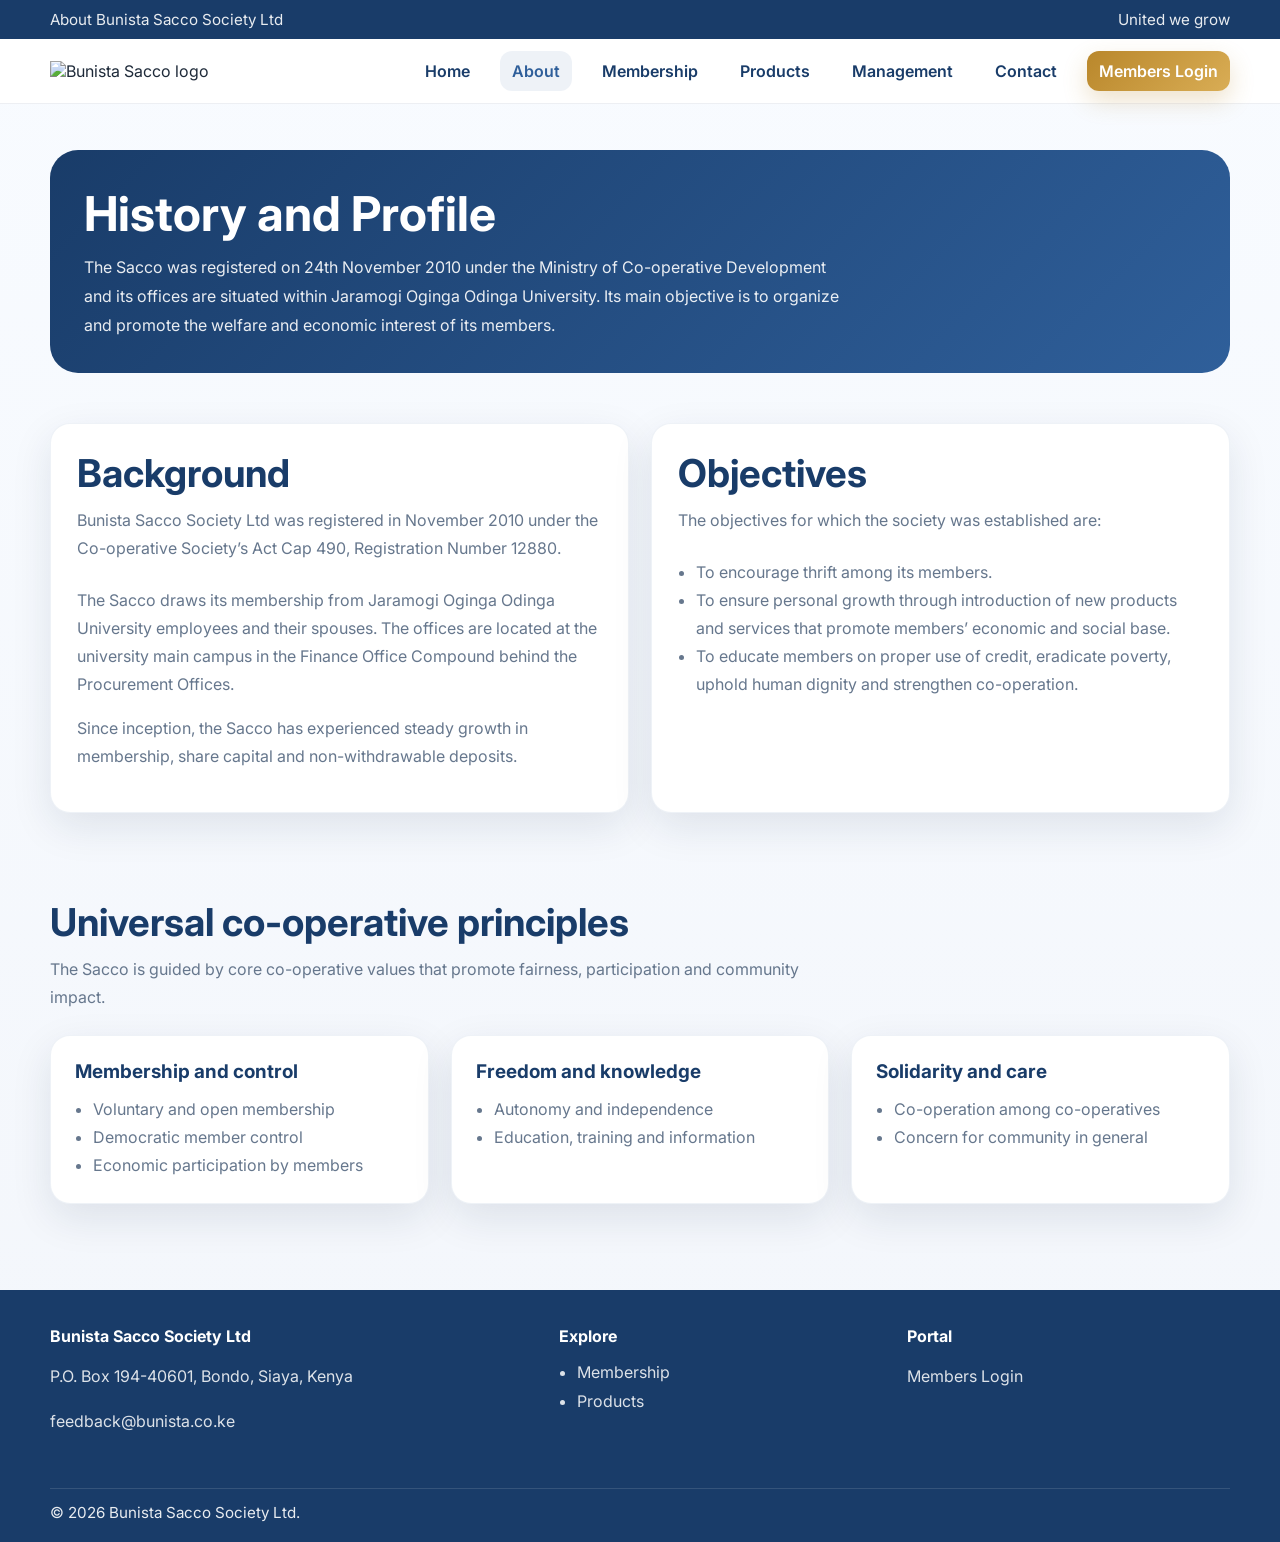
==== about.html @ 61bec4c7 "Add files via upload" ====
<!DOCTYPE html>
<html lang="en">
<head>
  <meta charset="UTF-8" />
  <meta name="viewport" content="width=device-width, initial-scale=1.0" />
  <title>Bunista Sacco Society Ltd | About</title>
  <link rel="preconnect" href="https://fonts.googleapis.com">
  <link rel="preconnect" href="https://fonts.gstatic.com" crossorigin>
  <link href="https://fonts.googleapis.com/css2?family=Inter:wght@400;500;600;700;800&display=swap" rel="stylesheet">
  <link rel="stylesheet" href="styles.css" />
</head>
<body>
  <div class="topbar"><div class="container topbar-inner"><div>About Bunista Sacco Society Ltd</div><div>United we grow</div></div></div>
  <header class="site-header">
    <div class="container navbar">
      <a class="brand" href="index.html"><img src="assets/bunista-logo.png" alt="Bunista Sacco logo" /></a>
      <nav class="nav-links">
        <a href="index.html" data-page="index.html">Home</a>
        <a href="about.html" data-page="about.html">About</a>
        <a href="membership.html" data-page="membership.html">Membership</a>
        <a href="products.html" data-page="products.html">Products</a>
        <a href="management.html" data-page="management.html">Management</a>
        <a href="contact.html" data-page="contact.html">Contact</a>
        <a class="portal-btn" href="https://coopmis.coretec.co.ke:8858/Account/Login/?returnUrl=%2FAccount%2FLogOff%2F%3Fenc%3DBcAKspMyVWY%253D%257Cenc" target="_blank" rel="noopener noreferrer">Members Login</a>
      </nav>
    </div>
  </header>

  <main>
    <section class="page-hero">
      <div class="container hero-strip">
        <h1>History and Profile</h1>
        <p>The Sacco was registered on 24th November 2010 under the Ministry of Co-operative Development and its offices are situated within Jaramogi Oginga Odinga University. Its main objective is to organize and promote the welfare and economic interest of its members.</p>
      </div>
    </section>

    <section class="section">
      <div class="container grid-2">
        <div class="info-panel">
          <div class="section-heading">
            <h2>Background</h2>
            <p>Bunista Sacco Society Ltd was registered in November 2010 under the Co-operative Society’s Act Cap 490, Registration Number 12880.</p>
          </div>
          <p>The Sacco draws its membership from Jaramogi Oginga Odinga University employees and their spouses. The offices are located at the university main campus in the Finance Office Compound behind the Procurement Offices.</p>
          <p>Since inception, the Sacco has experienced steady growth in membership, share capital and non-withdrawable deposits.</p>
        </div>
        <div class="info-panel">
          <div class="section-heading">
            <h2>Objectives</h2>
            <p>The objectives for which the society was established are:</p>
          </div>
          <ul>
            <li>To encourage thrift among its members.</li>
            <li>To ensure personal growth through introduction of new products and services that promote members’ economic and social base.</li>
            <li>To educate members on proper use of credit, eradicate poverty, uphold human dignity and strengthen co-operation.</li>
          </ul>
        </div>
      </div>
    </section>

    <section class="section">
      <div class="container">
        <div class="section-heading">
          <h2>Universal co-operative principles</h2>
          <p>The Sacco is guided by core co-operative values that promote fairness, participation and community impact.</p>
        </div>
        <div class="grid-3">
          <div class="card"><h3>Membership and control</h3><ul><li>Voluntary and open membership</li><li>Democratic member control</li><li>Economic participation by members</li></ul></div>
          <div class="card"><h3>Freedom and knowledge</h3><ul><li>Autonomy and independence</li><li>Education, training and information</li></ul></div>
          <div class="card"><h3>Solidarity and care</h3><ul><li>Co-operation among co-operatives</li><li>Concern for community in general</li></ul></div>
        </div>
      </div>
    </section>
  </main>

  <footer class="footer">
    <div class="container footer-grid">
      <div><h4>Bunista Sacco Society Ltd</h4><p>P.O. Box 194-40601, Bondo, Siaya, Kenya</p><p>feedback@bunista.co.ke</p></div>
      <div><h4>Explore</h4><ul><li><a href="membership.html">Membership</a></li><li><a href="products.html">Products</a></li></ul></div>
      <div><h4>Portal</h4><p><a href="https://coopmis.coretec.co.ke:8858/Account/Login/?returnUrl=%2FAccount%2FLogOff%2F%3Fenc%3DBcAKspMyVWY%253D%257Cenc" target="_blank" rel="noopener noreferrer">Members Login</a></p></div>
    </div>
    <div class="container footer-bottom">© 2026 Bunista Sacco Society Ltd.</div>
  </footer>
  <script src="script.js"></script>
</body>
</html>
---- styles.css ----
:root {
  --primary: #2f5f9a;
  --primary-dark: #193c69;
  --accent: #b9872b;
  --bg: #f7f9fc;
  --text: #1e2a39;
  --muted: #66778d;
  --white: #ffffff;
  --border: #dde5ef;
  --shadow: 0 14px 40px rgba(21, 41, 73, 0.10);
  --radius: 20px;
}

* { box-sizing: border-box; }
html { scroll-behavior: smooth; }
body {
  margin: 0;
  font-family: Inter, Arial, sans-serif;
  background: linear-gradient(180deg, #f8fbff 0%, #f3f6fb 100%);
  color: var(--text);
}

a { color: inherit; text-decoration: none; }
img { max-width: 100%; display: block; }

.container {
  width: min(1180px, calc(100% - 32px));
  margin: 0 auto;
}

.topbar {
  background: var(--primary-dark);
  color: rgba(255,255,255,0.9);
  font-size: 0.95rem;
}
.topbar-inner {
  display: flex;
  gap: 18px;
  justify-content: space-between;
  align-items: center;
  padding: 10px 0;
  flex-wrap: wrap;
}

.site-header {
  position: sticky;
  top: 0;
  z-index: 40;
  background: rgba(255,255,255,0.95);
  backdrop-filter: blur(10px);
  border-bottom: 1px solid rgba(25,60,105,0.08);
}
.navbar {
  display: flex;
  align-items: center;
  justify-content: space-between;
  gap: 20px;
  padding: 12px 0;
}
.brand {
  display: flex;
  align-items: center;
  gap: 16px;
}
.brand img {
  width: 260px;
  max-width: min(52vw, 320px);
  height: auto;
}
.brand-text {
  display: none;
}

.nav-links {
  display: flex;
  gap: 18px;
  flex-wrap: wrap;
  align-items: center;
  justify-content: flex-end;
}
.nav-links a {
  font-weight: 600;
  color: var(--primary-dark);
  padding: 10px 12px;
  border-radius: 12px;
}
.nav-links a:hover,
.nav-links a.active {
  background: rgba(47,95,154,0.08);
  color: var(--primary);
}
.nav-links .portal-btn,
.hero-actions .portal-btn,
.cta-card .portal-btn {
  background: linear-gradient(135deg, var(--accent), #d9ad55);
  color: #fff;
  box-shadow: 0 10px 24px rgba(185,135,43,0.24);
}
.nav-links .portal-btn:hover,
.hero-actions .portal-btn:hover,
.cta-card .portal-btn:hover {
  background: linear-gradient(135deg, #b07d24, #cfa040);
}

.hero {
  padding: 64px 0 44px;
}
.hero-grid {
  display: grid;
  grid-template-columns: 1.2fr 0.8fr;
  gap: 28px;
  align-items: center;
}
.hero-copy h1 {
  font-size: clamp(2rem, 4vw, 4rem);
  line-height: 1.04;
  color: var(--primary-dark);
  margin: 0 0 16px;
}
.hero-copy p {
  color: var(--muted);
  font-size: 1.08rem;
  line-height: 1.75;
  margin: 0 0 24px;
}
.eyebrow {
  display: inline-block;
  background: rgba(47,95,154,0.08);
  color: var(--primary);
  font-weight: 700;
  padding: 10px 14px;
  border-radius: 999px;
  margin-bottom: 18px;
}
.hero-actions {
  display: flex;
  flex-wrap: wrap;
  gap: 14px;
}
.btn {
  display: inline-flex;
  align-items: center;
  justify-content: center;
  padding: 14px 22px;
  border-radius: 14px;
  font-weight: 700;
  border: 1px solid transparent;
}
.btn-primary {
  background: var(--primary);
  color: white;
}
.btn-secondary {
  border-color: rgba(47,95,154,0.16);
  color: var(--primary-dark);
  background: white;
}

.hero-card,
.card,
.info-panel,
.notice-list,
.table-wrap,
.cta-card,
.contact-card {
  background: var(--white);
  border-radius: var(--radius);
  box-shadow: var(--shadow);
  border: 1px solid rgba(47,95,154,0.08);
}
.hero-card {
  padding: 26px;
}
.stats-grid {
  display: grid;
  grid-template-columns: repeat(2, 1fr);
  gap: 16px;
}
.stat-box {
  padding: 18px;
  border-radius: 18px;
  background: linear-gradient(180deg, rgba(47,95,154,0.08) 0%, rgba(255,255,255,1) 100%);
  border: 1px solid var(--border);
}
.stat-box strong {
  display: block;
  font-size: 1.3rem;
  color: var(--primary-dark);
  margin-bottom: 6px;
}
.stat-box span {
  color: var(--muted);
  font-size: 0.95rem;
}

.section {
  padding: 26px 0 60px;
}
.section-heading {
  max-width: 800px;
  margin-bottom: 24px;
}
.section-heading h2 {
  margin: 0 0 10px;
  font-size: clamp(1.7rem, 3vw, 2.5rem);
  color: var(--primary-dark);
}
.section-heading p {
  margin: 0;
  color: var(--muted);
  line-height: 1.75;
}
.grid-3 {
  display: grid;
  grid-template-columns: repeat(3, 1fr);
  gap: 22px;
}
.grid-2 {
  display: grid;
  grid-template-columns: repeat(2, 1fr);
  gap: 22px;
}
.card {
  padding: 24px;
}
.card h3 {
  margin: 0 0 10px;
  color: var(--primary-dark);
  font-size: 1.18rem;
}
.card p, .card li, .info-panel p, .info-panel li, .contact-card p, .contact-card li {
  color: var(--muted);
  line-height: 1.75;
}
.card ul, .info-panel ul, .contact-card ul {
  padding-left: 18px;
  margin: 12px 0 0;
}

.notice-list {
  padding: 24px;
}
.notice-list ul {
  margin: 0;
  padding-left: 18px;
}
.notice-list li {
  margin: 10px 0;
  color: var(--muted);
}

.info-panel {
  padding: 26px;
}
.highlight {
  color: var(--accent);
  font-weight: 700;
}

.table-wrap {
  overflow-x: auto;
}
.table-wrap table {
  width: 100%;
  border-collapse: collapse;
}
.table-wrap th,
.table-wrap td {
  padding: 16px;
  border-bottom: 1px solid var(--border);
  vertical-align: top;
  text-align: left;
}
.table-wrap th {
  background: rgba(47,95,154,0.06);
  color: var(--primary-dark);
}
.table-wrap td {
  color: var(--muted);
}

.page-hero {
  padding: 46px 0 24px;
}
.page-hero .hero-strip {
  background: linear-gradient(135deg, var(--primary-dark), var(--primary));
  padding: 34px;
  border-radius: 28px;
  color: white;
}
.page-hero h1 {
  margin: 0 0 10px;
  font-size: clamp(1.9rem, 4vw, 3rem);
}
.page-hero p {
  margin: 0;
  max-width: 760px;
  line-height: 1.8;
  color: rgba(255,255,255,0.9);
}

.contact-grid {
  display: grid;
  grid-template-columns: 1.05fr 0.95fr;
  gap: 22px;
}
.contact-card {
  padding: 24px;
}
.contact-card h3 {
  margin-top: 0;
  color: var(--primary-dark);
}
.map-link {
  color: var(--primary);
  font-weight: 700;
}

.footer {
  background: var(--primary-dark);
  color: rgba(255,255,255,0.9);
  margin-top: 26px;
}
.footer-grid {
  display: grid;
  grid-template-columns: 1.2fr 0.8fr 0.8fr;
  gap: 24px;
  padding: 36px 0;
}
.footer h4 {
  margin: 0 0 12px;
  color: white;
}
.footer p, .footer li, .footer a {
  color: rgba(255,255,255,0.85);
  line-height: 1.8;
}
.footer ul {
  padding-left: 18px;
  margin: 0;
}
.footer-bottom {
  border-top: 1px solid rgba(255,255,255,0.12);
  padding: 14px 0 20px;
  font-size: 0.95rem;
}

@media (max-width: 980px) {
  .hero-grid,
  .grid-3,
  .grid-2,
  .contact-grid,
  .footer-grid {
    grid-template-columns: 1fr;
  }
  .navbar {
    flex-direction: column;
    align-items: flex-start;
  }
  .nav-links {
    justify-content: flex-start;
  }
}

@media (max-width: 640px) {
  .stats-grid {
    grid-template-columns: 1fr;
  }
  .brand img {
    width: 220px;
  }
  .hero,
  .section,
  .page-hero {
    padding-top: 28px;
  }
}
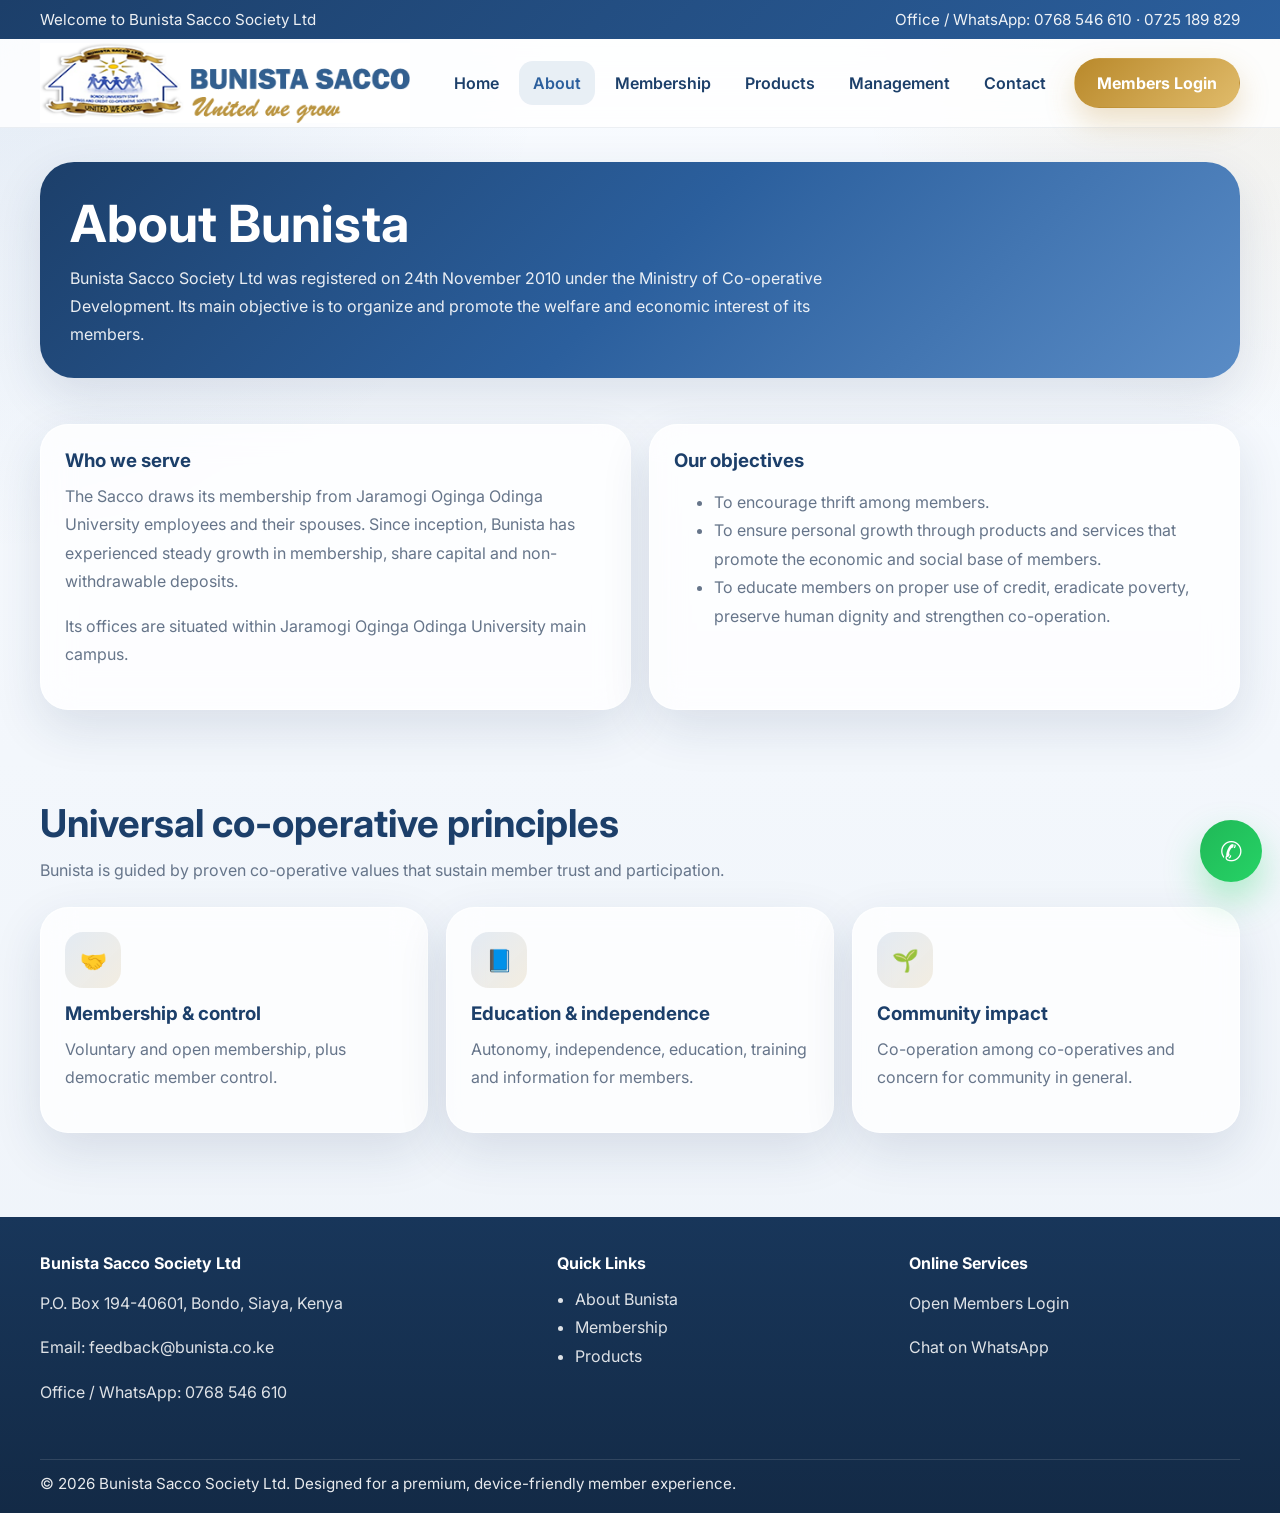
==== commit 257f4731: "Add files via upload" ====
--- a/about.html
+++ b/about.html
@@ -4,83 +4,80 @@
   <meta charset="UTF-8" />
   <meta name="viewport" content="width=device-width, initial-scale=1.0" />
   <title>Bunista Sacco Society Ltd | About</title>
+  <meta name="description" content="Bunista Sacco Society Ltd official website" />
   <link rel="preconnect" href="https://fonts.googleapis.com">
   <link rel="preconnect" href="https://fonts.gstatic.com" crossorigin>
-  <link href="https://fonts.googleapis.com/css2?family=Inter:wght@400;500;600;700;800&display=swap" rel="stylesheet">
+  <link href="https://fonts.googleapis.com/css2?family=Inter:wght@400;500;600;700;800;900&display=swap" rel="stylesheet">
   <link rel="stylesheet" href="styles.css" />
 </head>
 <body>
-  <div class="topbar"><div class="container topbar-inner"><div>About Bunista Sacco Society Ltd</div><div>United we grow</div></div></div>
+  <div class="topbar">
+    <div class="container topbar-inner">
+      <div class="topbar-pill">Welcome to Bunista Sacco Society Ltd</div>
+      <div class="topbar-pill">Office / WhatsApp: 0768 546 610 · 0725 189 829</div>
+    </div>
+  </div>
   <header class="site-header">
     <div class="container navbar">
-      <a class="brand" href="index.html"><img src="assets/bunista-logo.png" alt="Bunista Sacco logo" /></a>
-      <nav class="nav-links">
-        <a href="index.html" data-page="index.html">Home</a>
-        <a href="about.html" data-page="about.html">About</a>
-        <a href="membership.html" data-page="membership.html">Membership</a>
-        <a href="products.html" data-page="products.html">Products</a>
-        <a href="management.html" data-page="management.html">Management</a>
-        <a href="contact.html" data-page="contact.html">Contact</a>
+      <a class="brand" href="index.html" aria-label="Bunista Sacco Home">
+        <img src="assets/bunista-logo.png" alt="Bunista Sacco logo" />
+      </a>
+      <button class="menu-toggle" aria-label="Open menu"><span></span></button>
+      <div class="nav-wrap">
+        <nav class="nav-links">
+          <a href="index.html" data-page="index.html">Home</a>
+          <a href="about.html" data-page="about.html">About</a>
+          <a href="membership.html" data-page="membership.html">Membership</a>
+          <a href="products.html" data-page="products.html">Products</a>
+          <a href="management.html" data-page="management.html">Management</a>
+          <a href="contact.html" data-page="contact.html">Contact</a>
+        </nav>
         <a class="portal-btn" href="https://coopmis.coretec.co.ke:8858/Account/Login/?returnUrl=%2FAccount%2FLogOff%2F%3Fenc%3DBcAKspMyVWY%253D%257Cenc" target="_blank" rel="noopener noreferrer">Members Login</a>
-      </nav>
+      </div>
     </div>
   </header>
 
   <main>
-    <section class="page-hero">
-      <div class="container hero-strip">
-        <h1>History and Profile</h1>
-        <p>The Sacco was registered on 24th November 2010 under the Ministry of Co-operative Development and its offices are situated within Jaramogi Oginga Odinga University. Its main objective is to organize and promote the welfare and economic interest of its members.</p>
+    <section class="page-hero"><div class="container"><div class="hero-strip reveal"><h1>About Bunista</h1><p>Bunista Sacco Society Ltd was registered on 24th November 2010 under the Ministry of Co-operative Development. Its main objective is to organize and promote the welfare and economic interest of its members.</p></div></div></section>
+    <section class="section"><div class="container grid-2">
+      <div class="card reveal"><h3>Who we serve</h3><p>The Sacco draws its membership from Jaramogi Oginga Odinga University employees and their spouses. Since inception, Bunista has experienced steady growth in membership, share capital and non-withdrawable deposits.</p><p>Its offices are situated within Jaramogi Oginga Odinga University main campus.</p></div>
+      <div class="card reveal"><h3>Our objectives</h3><ul><li>To encourage thrift among members.</li><li>To ensure personal growth through products and services that promote the economic and social base of members.</li><li>To educate members on proper use of credit, eradicate poverty, preserve human dignity and strengthen co-operation.</li></ul></div>
+    </div></section>
+    <section class="section"><div class="container">
+      <div class="section-heading reveal"><h2>Universal co-operative principles</h2><p>Bunista is guided by proven co-operative values that sustain member trust and participation.</p></div>
+      <div class="grid-3">
+        <div class="feature-card reveal"><div class="feature-icon">🤝</div><h3>Membership & control</h3><p>Voluntary and open membership, plus democratic member control.</p></div>
+        <div class="feature-card reveal"><div class="feature-icon">📘</div><h3>Education & independence</h3><p>Autonomy, independence, education, training and information for members.</p></div>
+        <div class="feature-card reveal"><div class="feature-icon">🌱</div><h3>Community impact</h3><p>Co-operation among co-operatives and concern for community in general.</p></div>
       </div>
-    </section>
-
-    <section class="section">
-      <div class="container grid-2">
-        <div class="info-panel">
-          <div class="section-heading">
-            <h2>Background</h2>
-            <p>Bunista Sacco Society Ltd was registered in November 2010 under the Co-operative Society’s Act Cap 490, Registration Number 12880.</p>
-          </div>
-          <p>The Sacco draws its membership from Jaramogi Oginga Odinga University employees and their spouses. The offices are located at the university main campus in the Finance Office Compound behind the Procurement Offices.</p>
-          <p>Since inception, the Sacco has experienced steady growth in membership, share capital and non-withdrawable deposits.</p>
-        </div>
-        <div class="info-panel">
-          <div class="section-heading">
-            <h2>Objectives</h2>
-            <p>The objectives for which the society was established are:</p>
-          </div>
-          <ul>
-            <li>To encourage thrift among its members.</li>
-            <li>To ensure personal growth through introduction of new products and services that promote members’ economic and social base.</li>
-            <li>To educate members on proper use of credit, eradicate poverty, uphold human dignity and strengthen co-operation.</li>
-          </ul>
-        </div>
-      </div>
-    </section>
-
-    <section class="section">
-      <div class="container">
-        <div class="section-heading">
-          <h2>Universal co-operative principles</h2>
-          <p>The Sacco is guided by core co-operative values that promote fairness, participation and community impact.</p>
-        </div>
-        <div class="grid-3">
-          <div class="card"><h3>Membership and control</h3><ul><li>Voluntary and open membership</li><li>Democratic member control</li><li>Economic participation by members</li></ul></div>
-          <div class="card"><h3>Freedom and knowledge</h3><ul><li>Autonomy and independence</li><li>Education, training and information</li></ul></div>
-          <div class="card"><h3>Solidarity and care</h3><ul><li>Co-operation among co-operatives</li><li>Concern for community in general</li></ul></div>
-        </div>
-      </div>
-    </section>
+    </div></section>
   </main>
 
   <footer class="footer">
     <div class="container footer-grid">
-      <div><h4>Bunista Sacco Society Ltd</h4><p>P.O. Box 194-40601, Bondo, Siaya, Kenya</p><p>feedback@bunista.co.ke</p></div>
-      <div><h4>Explore</h4><ul><li><a href="membership.html">Membership</a></li><li><a href="products.html">Products</a></li></ul></div>
-      <div><h4>Portal</h4><p><a href="https://coopmis.coretec.co.ke:8858/Account/Login/?returnUrl=%2FAccount%2FLogOff%2F%3Fenc%3DBcAKspMyVWY%253D%257Cenc" target="_blank" rel="noopener noreferrer">Members Login</a></p></div>
+      <div>
+        <h4>Bunista Sacco Society Ltd</h4>
+        <p>P.O. Box 194-40601, Bondo, Siaya, Kenya</p>
+        <p>Email: feedback@bunista.co.ke</p>
+        <p>Office / WhatsApp: 0768 546 610</p>
+      </div>
+      <div>
+        <h4>Quick Links</h4>
+        <ul>
+          <li><a href="about.html">About Bunista</a></li>
+          <li><a href="membership.html">Membership</a></li>
+          <li><a href="products.html">Products</a></li>
+        </ul>
+      </div>
+      <div>
+        <h4>Online Services</h4>
+        <p><a href="https://coopmis.coretec.co.ke:8858/Account/Login/?returnUrl=%2FAccount%2FLogOff%2F%3Fenc%3DBcAKspMyVWY%253D%257Cenc" target="_blank" rel="noopener noreferrer">Open Members Login</a></p>
+        <p><a href="https://wa.me/254768546610" target="_blank" rel="noopener noreferrer">Chat on WhatsApp</a></p>
+      </div>
     </div>
-    <div class="container footer-bottom">© 2026 Bunista Sacco Society Ltd.</div>
+    <div class="container footer-bottom">© 2026 Bunista Sacco Society Ltd. Designed for a premium, device-friendly member experience.</div>
   </footer>
+  <a class="float-whatsapp" href="https://wa.me/254768546610" target="_blank" rel="noopener noreferrer" aria-label="Chat with Bunista on WhatsApp">✆</a>
   <script src="script.js"></script>
 </body>
-</html>
+</html>
--- a/styles.css
+++ b/styles.css
@@ -1,377 +1,204 @@
 :root {
-  --primary: #2f5f9a;
-  --primary-dark: #193c69;
-  --accent: #b9872b;
-  --bg: #f7f9fc;
-  --text: #1e2a39;
-  --muted: #66778d;
-  --white: #ffffff;
-  --border: #dde5ef;
-  --shadow: 0 14px 40px rgba(21, 41, 73, 0.10);
-  --radius: 20px;
-}
-
+  --primary: #2b5f9d;
+  --primary-2: #1c3f6a;
+  --accent: #b9892b;
+  --accent-2: #e0bb6a;
+  --bg: #f5f8fc;
+  --surface: rgba(255,255,255,0.78);
+  --surface-strong: #ffffff;
+  --text: #182638;
+  --muted: #66758a;
+  --line: rgba(28,63,106,0.12);
+  --success: #1f9d68;
+  --shadow: 0 18px 50px rgba(27, 50, 88, 0.12);
+  --shadow-soft: 0 10px 30px rgba(27, 50, 88, 0.08);
+  --radius-xl: 28px;
+  --radius-lg: 22px;
+  --radius-md: 16px;
+  --container: min(1200px, calc(100% - 28px));
+}
 * { box-sizing: border-box; }
 html { scroll-behavior: smooth; }
 body {
   margin: 0;
-  font-family: Inter, Arial, sans-serif;
-  background: linear-gradient(180deg, #f8fbff 0%, #f3f6fb 100%);
+  font-family: 'Inter', Arial, sans-serif;
   color: var(--text);
-}
-
-a { color: inherit; text-decoration: none; }
-img { max-width: 100%; display: block; }
-
-.container {
-  width: min(1180px, calc(100% - 32px));
-  margin: 0 auto;
-}
-
+  background:
+    radial-gradient(circle at top left, rgba(43,95,157,0.10), transparent 28%),
+    radial-gradient(circle at top right, rgba(185,137,43,0.10), transparent 22%),
+    linear-gradient(180deg, #f8fbff 0%, #eef3f9 100%);
+}
+a { text-decoration: none; color: inherit; }
+img { display: block; max-width: 100%; }
+.container { width: var(--container); margin: 0 auto; }
 .topbar {
-  background: var(--primary-dark);
-  color: rgba(255,255,255,0.9);
+  background: linear-gradient(135deg, var(--primary-2), var(--primary));
+  color: rgba(255,255,255,0.92);
   font-size: 0.95rem;
 }
 .topbar-inner {
-  display: flex;
-  gap: 18px;
-  justify-content: space-between;
-  align-items: center;
+  display: flex; gap: 12px; align-items: center; justify-content: space-between; flex-wrap: wrap;
   padding: 10px 0;
-  flex-wrap: wrap;
-}
-
+}
+.topbar-pill { display: inline-flex; align-items: center; gap: 8px; }
 .site-header {
-  position: sticky;
-  top: 0;
-  z-index: 40;
-  background: rgba(255,255,255,0.95);
-  backdrop-filter: blur(10px);
-  border-bottom: 1px solid rgba(25,60,105,0.08);
+  position: sticky; top: 0; z-index: 80;
+  background: rgba(255,255,255,0.82);
+  backdrop-filter: blur(16px);
+  border-bottom: 1px solid rgba(28,63,106,0.08);
 }
 .navbar {
-  display: flex;
-  align-items: center;
-  justify-content: space-between;
-  gap: 20px;
-  padding: 12px 0;
-}
-.brand {
-  display: flex;
-  align-items: center;
-  gap: 16px;
-}
-.brand img {
-  width: 260px;
-  max-width: min(52vw, 320px);
-  height: auto;
-}
-.brand-text {
-  display: none;
-}
-
-.nav-links {
-  display: flex;
-  gap: 18px;
-  flex-wrap: wrap;
-  align-items: center;
-  justify-content: flex-end;
-}
+  min-height: 88px; display: flex; align-items: center; justify-content: space-between; gap: 20px;
+}
+.brand img { width: min(370px, 72vw); height: auto; }
+.menu-toggle {
+  display: none; width: 48px; height: 48px; border: 1px solid var(--line); border-radius: 14px;
+  background: rgba(255,255,255,0.9); align-items: center; justify-content: center; cursor: pointer;
+  box-shadow: var(--shadow-soft);
+}
+.menu-toggle span, .menu-toggle span::before, .menu-toggle span::after {
+  content: ''; display: block; width: 20px; height: 2px; background: var(--primary-2); border-radius: 4px; position: relative;
+}
+.menu-toggle span::before { position: absolute; top: -6px; }
+.menu-toggle span::after { position: absolute; top: 6px; }
+.nav-wrap { display: flex; align-items: center; gap: 14px; }
+.nav-links { display: flex; align-items: center; gap: 6px; flex-wrap: wrap; }
 .nav-links a {
-  font-weight: 600;
-  color: var(--primary-dark);
-  padding: 10px 12px;
-  border-radius: 12px;
-}
-.nav-links a:hover,
-.nav-links a.active {
-  background: rgba(47,95,154,0.08);
-  color: var(--primary);
-}
-.nav-links .portal-btn,
-.hero-actions .portal-btn,
-.cta-card .portal-btn {
-  background: linear-gradient(135deg, var(--accent), #d9ad55);
-  color: #fff;
-  box-shadow: 0 10px 24px rgba(185,135,43,0.24);
-}
-.nav-links .portal-btn:hover,
-.hero-actions .portal-btn:hover,
-.cta-card .portal-btn:hover {
-  background: linear-gradient(135deg, #b07d24, #cfa040);
-}
-
-.hero {
-  padding: 64px 0 44px;
-}
-.hero-grid {
-  display: grid;
-  grid-template-columns: 1.2fr 0.8fr;
-  gap: 28px;
-  align-items: center;
-}
-.hero-copy h1 {
-  font-size: clamp(2rem, 4vw, 4rem);
-  line-height: 1.04;
-  color: var(--primary-dark);
-  margin: 0 0 16px;
-}
-.hero-copy p {
-  color: var(--muted);
-  font-size: 1.08rem;
-  line-height: 1.75;
-  margin: 0 0 24px;
-}
+  padding: 12px 14px; font-weight: 600; color: var(--primary-2); border-radius: 14px; transition: .25s ease;
+}
+.nav-links a:hover, .nav-links a.active { background: rgba(43,95,157,0.10); color: var(--primary); }
+.btn, .portal-btn {
+  display: inline-flex; align-items: center; justify-content: center; gap: 10px; padding: 14px 22px;
+  border-radius: 999px; font-weight: 700; transition: .25s ease; border: 1px solid transparent;
+}
+.portal-btn {
+  background: linear-gradient(135deg, var(--accent), var(--accent-2)); color: #fff;
+  box-shadow: 0 14px 30px rgba(185,137,43,0.26);
+}
+.portal-btn:hover, .btn:hover { transform: translateY(-2px); }
+.btn-primary {
+  background: linear-gradient(135deg, var(--primary), #4b7fbc); color: #fff; box-shadow: 0 14px 30px rgba(43,95,157,0.24);
+}
+.btn-secondary {
+  background: rgba(255,255,255,0.82); color: var(--primary-2); border-color: rgba(28,63,106,0.10);
+}
+.btn-whatsapp { background: linear-gradient(135deg, #20b857, #26d366); color: #fff; box-shadow: 0 14px 30px rgba(38,211,102,0.24); }
+.hero { padding: 56px 0 36px; }
+.hero-grid { display: grid; grid-template-columns: 1.15fr .85fr; gap: 28px; align-items: center; }
 .eyebrow {
-  display: inline-block;
-  background: rgba(47,95,154,0.08);
-  color: var(--primary);
-  font-weight: 700;
-  padding: 10px 14px;
-  border-radius: 999px;
-  margin-bottom: 18px;
-}
-.hero-actions {
-  display: flex;
-  flex-wrap: wrap;
-  gap: 14px;
-}
-.btn {
-  display: inline-flex;
-  align-items: center;
-  justify-content: center;
-  padding: 14px 22px;
-  border-radius: 14px;
-  font-weight: 700;
-  border: 1px solid transparent;
-}
-.btn-primary {
-  background: var(--primary);
-  color: white;
-}
-.btn-secondary {
-  border-color: rgba(47,95,154,0.16);
-  color: var(--primary-dark);
-  background: white;
-}
-
-.hero-card,
-.card,
-.info-panel,
-.notice-list,
-.table-wrap,
-.cta-card,
-.contact-card {
-  background: var(--white);
-  border-radius: var(--radius);
+  display: inline-flex; align-items: center; gap: 10px; border: 1px solid rgba(43,95,157,0.12); color: var(--primary);
+  background: rgba(255,255,255,0.75); padding: 10px 14px; border-radius: 999px; font-weight: 700; box-shadow: var(--shadow-soft);
+}
+.hero h1 { font-size: clamp(2.4rem, 5vw, 5rem); line-height: 1.02; margin: 18px 0 16px; color: var(--primary-2); }
+.hero p { margin: 0; color: var(--muted); line-height: 1.8; font-size: 1.06rem; max-width: 720px; }
+.hero-actions { display: flex; gap: 14px; flex-wrap: wrap; margin-top: 28px; }
+.hero-panel, .glass, .card, .table-wrap, .feature-card, .contact-card, .faq-item, .notice-card, .cta-band {
+  background: var(--surface); backdrop-filter: blur(16px); border: 1px solid rgba(255,255,255,0.7); box-shadow: var(--shadow); border-radius: var(--radius-xl);
+}
+.hero-panel { padding: 24px; }
+.dashboard-mini {
+  background: linear-gradient(135deg, rgba(28,63,106,0.98), rgba(43,95,157,0.92)); color: #fff; border-radius: 24px; padding: 20px; margin-bottom: 18px;
+}
+.dashboard-mini .kpi-row { display: grid; grid-template-columns: repeat(3, 1fr); gap: 12px; }
+.dashboard-mini .kpi {
+  background: rgba(255,255,255,0.08); border: 1px solid rgba(255,255,255,0.12); padding: 14px; border-radius: 18px;
+}
+.dashboard-mini strong { display: block; font-size: 1.35rem; margin-bottom: 6px; }
+.dashboard-mini span { color: rgba(255,255,255,0.8); font-size: 0.92rem; }
+.pill-list { display: flex; flex-wrap: wrap; gap: 10px; margin-top: 14px; }
+.pill {
+  background: rgba(43,95,157,0.08); border: 1px solid rgba(43,95,157,0.12); color: var(--primary-2); padding: 10px 12px; border-radius: 999px; font-weight: 600; font-size: 0.94rem;
+}
+.section { padding: 26px 0 64px; }
+.section-heading { max-width: 820px; margin-bottom: 22px; }
+.section-heading h2 { font-size: clamp(1.8rem, 3vw, 2.8rem); color: var(--primary-2); margin: 0 0 10px; }
+.section-heading p { margin: 0; color: var(--muted); line-height: 1.8; }
+.grid-4 { display: grid; grid-template-columns: repeat(4, 1fr); gap: 18px; }
+.grid-3 { display: grid; grid-template-columns: repeat(3, 1fr); gap: 18px; }
+.grid-2 { display: grid; grid-template-columns: repeat(2, 1fr); gap: 18px; }
+.feature-card, .card, .notice-card, .contact-card, .faq-item, .cta-band { padding: 24px; }
+.feature-icon {
+  width: 56px; height: 56px; border-radius: 18px; display: grid; place-items: center; font-size: 1.35rem;
+  background: linear-gradient(135deg, rgba(43,95,157,0.12), rgba(185,137,43,0.14)); margin-bottom: 14px;
+}
+.feature-card h3, .card h3, .notice-card h3, .contact-card h3, .faq-item h3 { margin: 0 0 10px; color: var(--primary-2); }
+.feature-card p, .card p, .card li, .notice-card p, .notice-card li, .contact-card p, .contact-card li, .faq-item p {
+  color: var(--muted); line-height: 1.78; margin-top: 0;
+}
+.metric-card {
+  background: linear-gradient(180deg, #fff, rgba(242,247,255,0.8)); padding: 18px; border-radius: 22px; border: 1px solid var(--line); box-shadow: var(--shadow-soft);
+}
+.metric-card strong { display: block; font-size: 1.75rem; color: var(--primary-2); }
+.metric-card span { color: var(--muted); }
+.page-hero { padding: 34px 0 20px; }
+.hero-strip {
+  border-radius: 34px; padding: 30px; color: #fff;
+  background: linear-gradient(135deg, var(--primary-2), var(--primary), #5a8cc6);
   box-shadow: var(--shadow);
-  border: 1px solid rgba(47,95,154,0.08);
-}
-.hero-card {
-  padding: 26px;
-}
-.stats-grid {
-  display: grid;
-  grid-template-columns: repeat(2, 1fr);
-  gap: 16px;
-}
-.stat-box {
-  padding: 18px;
-  border-radius: 18px;
-  background: linear-gradient(180deg, rgba(47,95,154,0.08) 0%, rgba(255,255,255,1) 100%);
-  border: 1px solid var(--border);
-}
-.stat-box strong {
-  display: block;
-  font-size: 1.3rem;
-  color: var(--primary-dark);
-  margin-bottom: 6px;
-}
-.stat-box span {
-  color: var(--muted);
-  font-size: 0.95rem;
-}
-
-.section {
-  padding: 26px 0 60px;
-}
-.section-heading {
-  max-width: 800px;
-  margin-bottom: 24px;
-}
-.section-heading h2 {
-  margin: 0 0 10px;
-  font-size: clamp(1.7rem, 3vw, 2.5rem);
-  color: var(--primary-dark);
-}
-.section-heading p {
-  margin: 0;
-  color: var(--muted);
-  line-height: 1.75;
-}
-.grid-3 {
-  display: grid;
-  grid-template-columns: repeat(3, 1fr);
-  gap: 22px;
-}
-.grid-2 {
-  display: grid;
-  grid-template-columns: repeat(2, 1fr);
-  gap: 22px;
-}
-.card {
-  padding: 24px;
-}
-.card h3 {
-  margin: 0 0 10px;
-  color: var(--primary-dark);
-  font-size: 1.18rem;
-}
-.card p, .card li, .info-panel p, .info-panel li, .contact-card p, .contact-card li {
-  color: var(--muted);
-  line-height: 1.75;
-}
-.card ul, .info-panel ul, .contact-card ul {
-  padding-left: 18px;
-  margin: 12px 0 0;
-}
-
-.notice-list {
-  padding: 24px;
-}
-.notice-list ul {
-  margin: 0;
-  padding-left: 18px;
-}
-.notice-list li {
-  margin: 10px 0;
-  color: var(--muted);
-}
-
-.info-panel {
-  padding: 26px;
-}
-.highlight {
-  color: var(--accent);
-  font-weight: 700;
-}
-
-.table-wrap {
-  overflow-x: auto;
-}
-.table-wrap table {
-  width: 100%;
-  border-collapse: collapse;
-}
-.table-wrap th,
-.table-wrap td {
-  padding: 16px;
-  border-bottom: 1px solid var(--border);
-  vertical-align: top;
-  text-align: left;
-}
-.table-wrap th {
-  background: rgba(47,95,154,0.06);
-  color: var(--primary-dark);
-}
-.table-wrap td {
-  color: var(--muted);
-}
-
-.page-hero {
-  padding: 46px 0 24px;
-}
-.page-hero .hero-strip {
-  background: linear-gradient(135deg, var(--primary-dark), var(--primary));
-  padding: 34px;
-  border-radius: 28px;
-  color: white;
-}
-.page-hero h1 {
-  margin: 0 0 10px;
-  font-size: clamp(1.9rem, 4vw, 3rem);
-}
-.page-hero p {
-  margin: 0;
-  max-width: 760px;
-  line-height: 1.8;
-  color: rgba(255,255,255,0.9);
-}
-
-.contact-grid {
-  display: grid;
-  grid-template-columns: 1.05fr 0.95fr;
-  gap: 22px;
-}
-.contact-card {
-  padding: 24px;
-}
-.contact-card h3 {
-  margin-top: 0;
-  color: var(--primary-dark);
-}
-.map-link {
-  color: var(--primary);
-  font-weight: 700;
-}
-
+}
+.hero-strip h1 { font-size: clamp(2rem, 4vw, 3.2rem); margin: 0 0 10px; }
+.hero-strip p { margin: 0; line-height: 1.75; color: rgba(255,255,255,0.9); max-width: 760px; }
+.notice-stack { display: grid; gap: 16px; }
+.table-wrap { overflow-x: auto; }
+.table-wrap table { width: 100%; border-collapse: collapse; min-width: 760px; }
+.table-wrap th, .table-wrap td { padding: 16px; border-bottom: 1px solid var(--line); text-align: left; vertical-align: top; }
+.table-wrap th { background: rgba(43,95,157,0.07); color: var(--primary-2); }
+.table-wrap td { color: var(--muted); }
+.list-clean { list-style: none; margin: 0; padding: 0; }
+.list-clean li { padding: 10px 0; border-bottom: 1px solid rgba(28,63,106,0.08); }
+.list-clean li:last-child { border-bottom: 0; }
+.badge { display: inline-flex; padding: 8px 12px; border-radius: 999px; background: rgba(31,157,104,0.10); color: var(--success); font-weight: 700; font-size: 0.92rem; }
+.highlight-bar {
+  display: grid; grid-template-columns: repeat(4, 1fr); gap: 14px; margin-top: 20px;
+}
+.contact-grid { display: grid; grid-template-columns: 1fr 1fr; gap: 18px; }
+.contact-item { display: flex; gap: 12px; align-items: flex-start; margin-bottom: 14px; }
+.contact-item:last-child { margin-bottom: 0; }
+.contact-icon {
+  width: 42px; height: 42px; border-radius: 14px; display: grid; place-items: center; background: rgba(43,95,157,0.08); color: var(--primary);
+  flex-shrink: 0;
+}
+.faq-grid { display: grid; gap: 14px; }
+.cta-band {
+  background: linear-gradient(135deg, rgba(28,63,106,0.96), rgba(43,95,157,0.96)); color: #fff;
+}
+.cta-band p { color: rgba(255,255,255,0.88); }
 .footer {
-  background: var(--primary-dark);
-  color: rgba(255,255,255,0.9);
-  margin-top: 26px;
-}
-.footer-grid {
-  display: grid;
-  grid-template-columns: 1.2fr 0.8fr 0.8fr;
-  gap: 24px;
-  padding: 36px 0;
-}
-.footer h4 {
-  margin: 0 0 12px;
-  color: white;
-}
-.footer p, .footer li, .footer a {
-  color: rgba(255,255,255,0.85);
-  line-height: 1.8;
-}
-.footer ul {
-  padding-left: 18px;
-  margin: 0;
-}
-.footer-bottom {
-  border-top: 1px solid rgba(255,255,255,0.12);
-  padding: 14px 0 20px;
-  font-size: 0.95rem;
-}
-
-@media (max-width: 980px) {
-  .hero-grid,
-  .grid-3,
-  .grid-2,
-  .contact-grid,
-  .footer-grid {
-    grid-template-columns: 1fr;
+  background: linear-gradient(180deg, #18365a 0%, #132a46 100%); color: rgba(255,255,255,0.9); margin-top: 20px;
+}
+.footer-grid { display: grid; grid-template-columns: 1.2fr 0.8fr 0.8fr; gap: 20px; padding: 36px 0; }
+.footer h4 { margin: 0 0 12px; color: #fff; }
+.footer p, .footer li, .footer a { color: rgba(255,255,255,0.86); line-height: 1.8; }
+.footer ul { margin: 0; padding-left: 18px; }
+.footer-bottom { border-top: 1px solid rgba(255,255,255,0.12); padding: 14px 0 20px; font-size: 0.95rem; }
+.float-whatsapp {
+  position: fixed; right: 18px; bottom: 18px; z-index: 90; width: 62px; height: 62px; border-radius: 50%;
+  display: grid; place-items: center; background: linear-gradient(135deg, #20b857, #26d366); color: #fff; font-size: 1.7rem; box-shadow: 0 18px 36px rgba(38,211,102,0.35);
+}
+.float-whatsapp:hover { transform: translateY(-2px); }
+.reveal { opacity: 0; transform: translateY(18px); transition: opacity .6s ease, transform .6s ease; }
+.reveal.is-visible { opacity: 1; transform: translateY(0); }
+@media (max-width: 1080px) {
+  .hero-grid, .grid-4, .grid-3, .grid-2, .contact-grid, .footer-grid, .highlight-bar { grid-template-columns: 1fr 1fr; }
+  .hero-grid { grid-template-columns: 1fr; }
+}
+@media (max-width: 860px) {
+  .menu-toggle { display: inline-flex; }
+  .nav-wrap {
+    position: absolute; left: 14px; right: 14px; top: calc(100% + 10px); background: rgba(255,255,255,0.95); border: 1px solid rgba(28,63,106,0.10);
+    box-shadow: var(--shadow); border-radius: 24px; padding: 14px; flex-direction: column; align-items: stretch; display: none;
   }
-  .navbar {
-    flex-direction: column;
-    align-items: flex-start;
-  }
-  .nav-links {
-    justify-content: flex-start;
-  }
-}
-
+  .nav-wrap.open { display: flex; }
+  .nav-links { flex-direction: column; align-items: stretch; }
+  .nav-links a, .nav-wrap .portal-btn { width: 100%; justify-content: center; }
+  .navbar { min-height: 82px; position: relative; }
+  .dashboard-mini .kpi-row, .footer-grid, .highlight-bar, .grid-4, .grid-3, .grid-2, .contact-grid { grid-template-columns: 1fr; }
+}
 @media (max-width: 640px) {
-  .stats-grid {
-    grid-template-columns: 1fr;
-  }
-  .brand img {
-    width: 220px;
-  }
-  .hero,
-  .section,
-  .page-hero {
-    padding-top: 28px;
-  }
-}
+  .topbar { font-size: 0.88rem; }
+  .brand img { width: min(300px, 80vw); }
+  .hero { padding-top: 34px; }
+  .hero-panel, .feature-card, .card, .notice-card, .contact-card, .faq-item, .cta-band { padding: 20px; }
+  .hero-strip { padding: 24px; border-radius: 24px; }
+  .float-whatsapp { width: 58px; height: 58px; right: 14px; bottom: 14px; }
+}
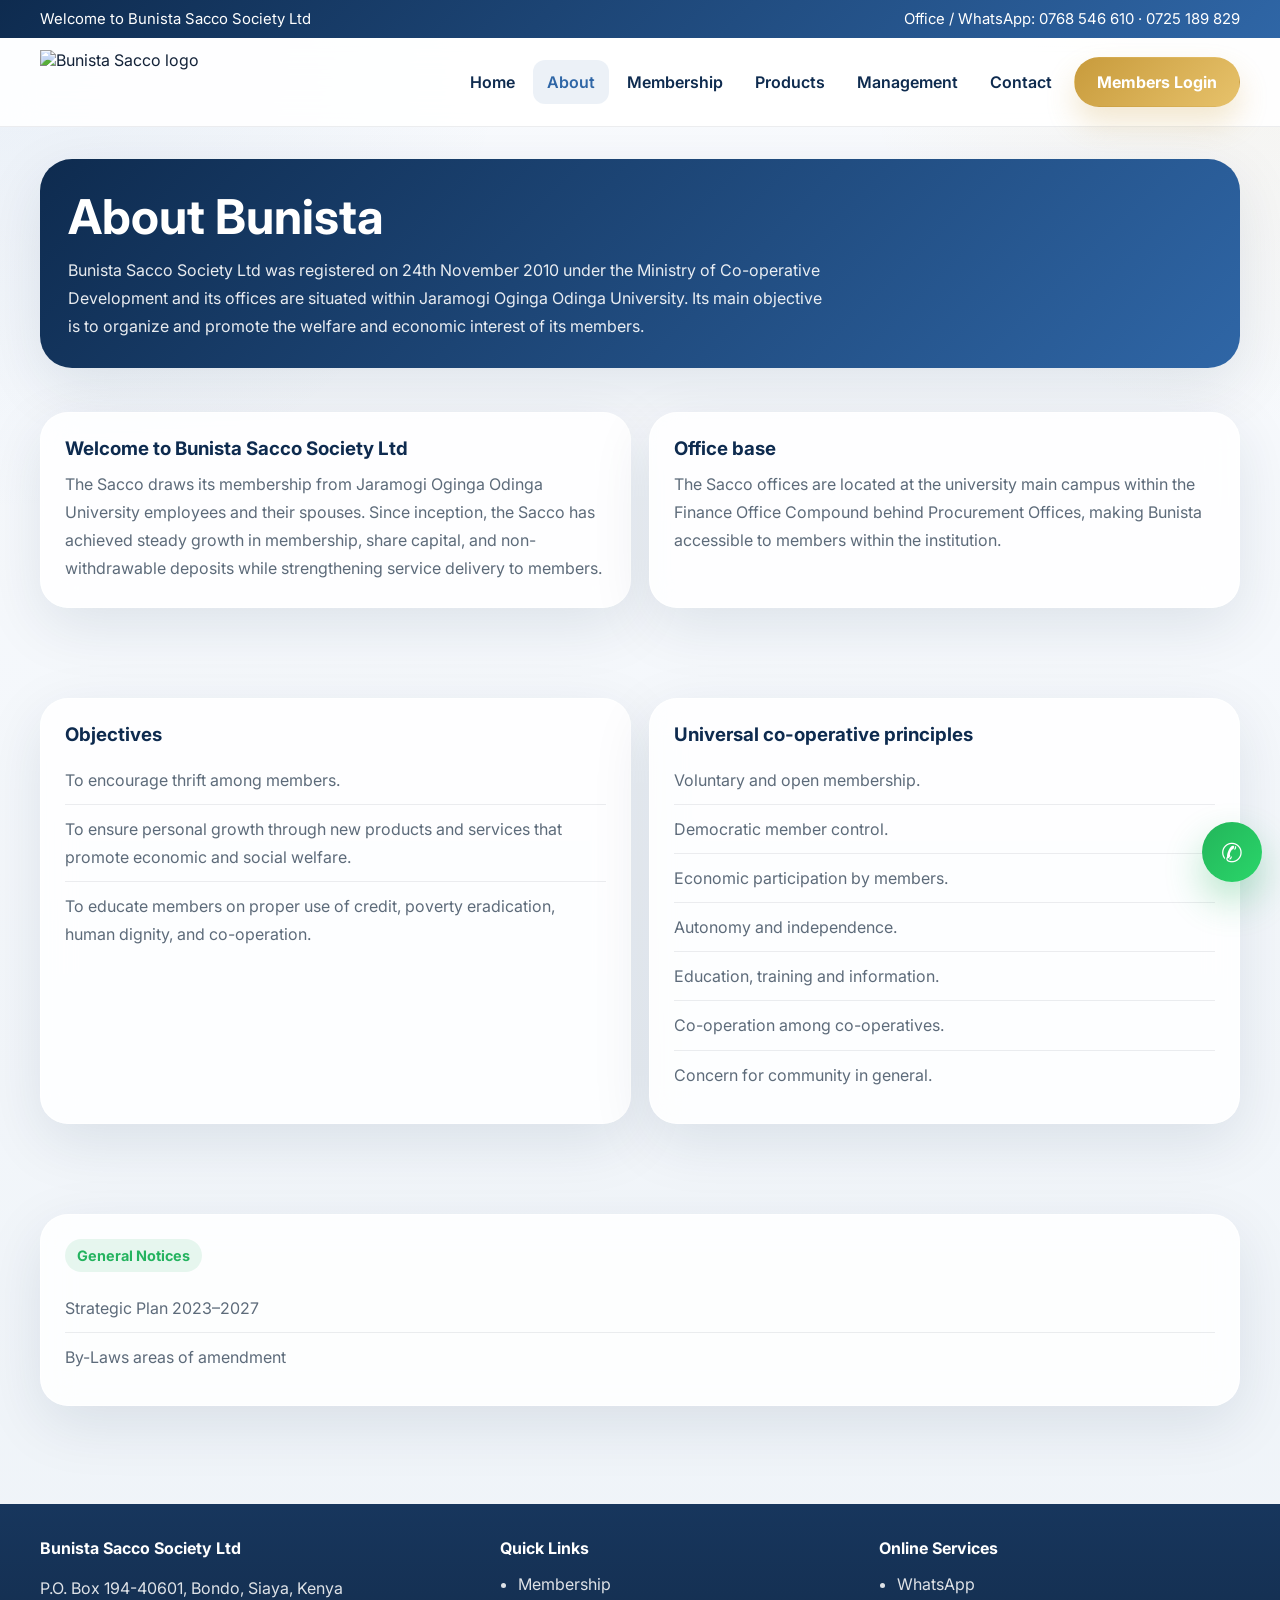
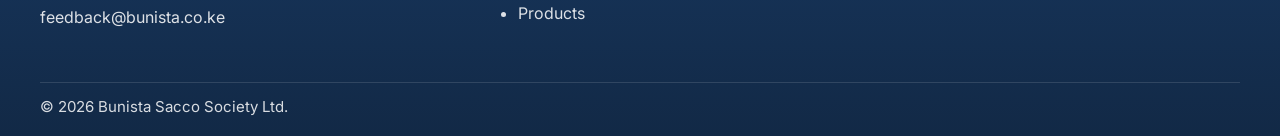
==== commit aee26a0d: "Add files via upload" ====
--- a/about.html
+++ b/about.html
@@ -1,83 +1,78 @@
 <!DOCTYPE html>
 <html lang="en">
 <head>
-  <meta charset="UTF-8" />
-  <meta name="viewport" content="width=device-width, initial-scale=1.0" />
-  <title>Bunista Sacco Society Ltd | About</title>
-  <meta name="description" content="Bunista Sacco Society Ltd official website" />
+  <meta charset="UTF-8">
+  <meta name="viewport" content="width=device-width, initial-scale=1.0">
+  <title>About Bunista Sacco Society Ltd</title>
   <link rel="preconnect" href="https://fonts.googleapis.com">
   <link rel="preconnect" href="https://fonts.gstatic.com" crossorigin>
   <link href="https://fonts.googleapis.com/css2?family=Inter:wght@400;500;600;700;800;900&display=swap" rel="stylesheet">
-  <link rel="stylesheet" href="styles.css" />
+  <link rel="stylesheet" href="styles.css">
 </head>
 <body>
-  <div class="topbar">
-    <div class="container topbar-inner">
-      <div class="topbar-pill">Welcome to Bunista Sacco Society Ltd</div>
-      <div class="topbar-pill">Office / WhatsApp: 0768 546 610 · 0725 189 829</div>
-    </div>
-  </div>
+  <div class="top-strip"><div class="container"><div>Welcome to Bunista Sacco Society Ltd</div><div>Office / WhatsApp: 0768 546 610 · 0725 189 829</div></div></div>
   <header class="site-header">
     <div class="container navbar">
-      <a class="brand" href="index.html" aria-label="Bunista Sacco Home">
-        <img src="assets/bunista-logo.png" alt="Bunista Sacco logo" />
-      </a>
-      <button class="menu-toggle" aria-label="Open menu"><span></span></button>
-      <div class="nav-wrap">
-        <nav class="nav-links">
-          <a href="index.html" data-page="index.html">Home</a>
-          <a href="about.html" data-page="about.html">About</a>
-          <a href="membership.html" data-page="membership.html">Membership</a>
-          <a href="products.html" data-page="products.html">Products</a>
-          <a href="management.html" data-page="management.html">Management</a>
-          <a href="contact.html" data-page="contact.html">Contact</a>
-        </nav>
-        <a class="portal-btn" href="https://coopmis.coretec.co.ke:8858/Account/Login/?returnUrl=%2FAccount%2FLogOff%2F%3Fenc%3DBcAKspMyVWY%253D%257Cenc" target="_blank" rel="noopener noreferrer">Members Login</a>
-      </div>
+      <a class="brand" href="index.html"><img src="assets/logo.png" alt="Bunista Sacco logo"></a>
+      <button class="menu-toggle" aria-label="Open navigation"><span></span></button>
+      <div class="nav-menu"><nav class="nav-links"><a href="index.html">Home</a><a href="about.html" class="active">About</a><a href="membership.html">Membership</a><a href="products.html">Products</a><a href="management.html">Management</a><a href="contact.html">Contact</a></nav><a class="btn btn-login" href="https://coopmis.coretec.co.ke:8858/Account/Login/?returnUrl=%2FAccount%2FLogOff%2F%3Fenc%3DBcAKspMyVWY%253D%257Cenc" target="_blank" rel="noopener noreferrer">Members Login</a></div>
     </div>
   </header>
 
   <main>
-    <section class="page-hero"><div class="container"><div class="hero-strip reveal"><h1>About Bunista</h1><p>Bunista Sacco Society Ltd was registered on 24th November 2010 under the Ministry of Co-operative Development. Its main objective is to organize and promote the welfare and economic interest of its members.</p></div></div></section>
-    <section class="section"><div class="container grid-2">
-      <div class="card reveal"><h3>Who we serve</h3><p>The Sacco draws its membership from Jaramogi Oginga Odinga University employees and their spouses. Since inception, Bunista has experienced steady growth in membership, share capital and non-withdrawable deposits.</p><p>Its offices are situated within Jaramogi Oginga Odinga University main campus.</p></div>
-      <div class="card reveal"><h3>Our objectives</h3><ul><li>To encourage thrift among members.</li><li>To ensure personal growth through products and services that promote the economic and social base of members.</li><li>To educate members on proper use of credit, eradicate poverty, preserve human dignity and strengthen co-operation.</li></ul></div>
-    </div></section>
-    <section class="section"><div class="container">
-      <div class="section-heading reveal"><h2>Universal co-operative principles</h2><p>Bunista is guided by proven co-operative values that sustain member trust and participation.</p></div>
-      <div class="grid-3">
-        <div class="feature-card reveal"><div class="feature-icon">🤝</div><h3>Membership & control</h3><p>Voluntary and open membership, plus democratic member control.</p></div>
-        <div class="feature-card reveal"><div class="feature-icon">📘</div><h3>Education & independence</h3><p>Autonomy, independence, education, training and information for members.</p></div>
-        <div class="feature-card reveal"><div class="feature-icon">🌱</div><h3>Community impact</h3><p>Co-operation among co-operatives and concern for community in general.</p></div>
+    <section class="page-hero"><div class="container"><div class="page-banner reveal"><h1>About Bunista</h1><p>Bunista Sacco Society Ltd was registered on 24th November 2010 under the Ministry of Co-operative Development and its offices are situated within Jaramogi Oginga Odinga University. Its main objective is to organize and promote the welfare and economic interest of its members.</p></div></div></section>
+
+    <section class="section">
+      <div class="container cards-2">
+        <article class="card reveal">
+          <h3>Welcome to Bunista Sacco Society Ltd</h3>
+          <p>The Sacco draws its membership from Jaramogi Oginga Odinga University employees and their spouses. Since inception, the Sacco has achieved steady growth in membership, share capital, and non-withdrawable deposits while strengthening service delivery to members.</p>
+        </article>
+        <article class="card reveal">
+          <h3>Office base</h3>
+          <p>The Sacco offices are located at the university main campus within the Finance Office Compound behind Procurement Offices, making Bunista accessible to members within the institution.</p>
+        </article>
       </div>
-    </div></section>
+    </section>
+
+    <section class="section">
+      <div class="container cards-2">
+        <article class="card reveal">
+          <h3>Objectives</h3>
+          <ul class="clean">
+            <li>To encourage thrift among members.</li>
+            <li>To ensure personal growth through new products and services that promote economic and social welfare.</li>
+            <li>To educate members on proper use of credit, poverty eradication, human dignity, and co-operation.</li>
+          </ul>
+        </article>
+        <article class="card reveal">
+          <h3>Universal co-operative principles</h3>
+          <ul class="clean">
+            <li>Voluntary and open membership.</li>
+            <li>Democratic member control.</li>
+            <li>Economic participation by members.</li>
+            <li>Autonomy and independence.</li>
+            <li>Education, training and information.</li>
+            <li>Co-operation among co-operatives.</li>
+            <li>Concern for community in general.</li>
+          </ul>
+        </article>
+      </div>
+    </section>
+
+    <section class="section">
+      <div class="container notice-card reveal">
+        <span class="kicker">General Notices</span>
+        <ul class="clean" style="margin-top:12px;">
+          <li>Strategic Plan 2023–2027</li>
+          <li>By-Laws areas of amendment</li>
+        </ul>
+      </div>
+    </section>
   </main>
 
-  <footer class="footer">
-    <div class="container footer-grid">
-      <div>
-        <h4>Bunista Sacco Society Ltd</h4>
-        <p>P.O. Box 194-40601, Bondo, Siaya, Kenya</p>
-        <p>Email: feedback@bunista.co.ke</p>
-        <p>Office / WhatsApp: 0768 546 610</p>
-      </div>
-      <div>
-        <h4>Quick Links</h4>
-        <ul>
-          <li><a href="about.html">About Bunista</a></li>
-          <li><a href="membership.html">Membership</a></li>
-          <li><a href="products.html">Products</a></li>
-        </ul>
-      </div>
-      <div>
-        <h4>Online Services</h4>
-        <p><a href="https://coopmis.coretec.co.ke:8858/Account/Login/?returnUrl=%2FAccount%2FLogOff%2F%3Fenc%3DBcAKspMyVWY%253D%257Cenc" target="_blank" rel="noopener noreferrer">Open Members Login</a></p>
-        <p><a href="https://wa.me/254768546610" target="_blank" rel="noopener noreferrer">Chat on WhatsApp</a></p>
-      </div>
-    </div>
-    <div class="container footer-bottom">© 2026 Bunista Sacco Society Ltd. Designed for a premium, device-friendly member experience.</div>
-  </footer>
-  <a class="float-whatsapp" href="https://wa.me/254768546610" target="_blank" rel="noopener noreferrer" aria-label="Chat with Bunista on WhatsApp">✆</a>
+  <footer class="footer"><div class="container footer-grid"><div><h4>Bunista Sacco Society Ltd</h4><p>P.O. Box 194-40601, Bondo, Siaya, Kenya<br>feedback@bunista.co.ke</p></div><div><h4>Quick Links</h4><ul><li><a href="membership.html">Membership</a></li><li><a href="products.html">Products</a></li></ul></div><div><h4>Online Services</h4><ul><li><a href="https://wa.me/254768546610" target="_blank" rel="noopener noreferrer">WhatsApp</a></li></ul></div></div><div class="container bottom">© <span data-year></span> Bunista Sacco Society Ltd.</div></footer>
+  <a class="float-wa" href="https://wa.me/254768546610" target="_blank" rel="noopener noreferrer" aria-label="Chat on WhatsApp">✆</a>
   <script src="script.js"></script>
 </body>
-</html>+</html>
--- a/styles.css
+++ b/styles.css
@@ -1,204 +1,98 @@
-:root {
-  --primary: #2b5f9d;
-  --primary-2: #1c3f6a;
-  --accent: #b9892b;
-  --accent-2: #e0bb6a;
-  --bg: #f5f8fc;
-  --surface: rgba(255,255,255,0.78);
-  --surface-strong: #ffffff;
-  --text: #182638;
-  --muted: #66758a;
-  --line: rgba(28,63,106,0.12);
-  --success: #1f9d68;
-  --shadow: 0 18px 50px rgba(27, 50, 88, 0.12);
-  --shadow-soft: 0 10px 30px rgba(27, 50, 88, 0.08);
-  --radius-xl: 28px;
-  --radius-lg: 22px;
-  --radius-md: 16px;
-  --container: min(1200px, calc(100% - 28px));
+:root{
+  --navy:#0e2b4f;
+  --navy-2:#163d6a;
+  --blue:#2f66a6;
+  --gold:#c89b3c;
+  --gold-2:#e7c26b;
+  --green:#24b35f;
+  --bg:#f4f7fb;
+  --text:#132238;
+  --muted:#5d6b7a;
+  --white:#ffffff;
+  --line:rgba(19,34,56,.10);
+  --shadow:0 18px 60px rgba(10,35,65,.10);
+  --radius-xl:28px;
+  --radius-lg:20px;
+  --radius-md:14px;
+  --container:min(1200px, calc(100% - 32px));
 }
-* { box-sizing: border-box; }
-html { scroll-behavior: smooth; }
-body {
-  margin: 0;
-  font-family: 'Inter', Arial, sans-serif;
-  color: var(--text);
-  background:
-    radial-gradient(circle at top left, rgba(43,95,157,0.10), transparent 28%),
-    radial-gradient(circle at top right, rgba(185,137,43,0.10), transparent 22%),
-    linear-gradient(180deg, #f8fbff 0%, #eef3f9 100%);
-}
-a { text-decoration: none; color: inherit; }
-img { display: block; max-width: 100%; }
-.container { width: var(--container); margin: 0 auto; }
-.topbar {
-  background: linear-gradient(135deg, var(--primary-2), var(--primary));
-  color: rgba(255,255,255,0.92);
-  font-size: 0.95rem;
-}
-.topbar-inner {
-  display: flex; gap: 12px; align-items: center; justify-content: space-between; flex-wrap: wrap;
-  padding: 10px 0;
-}
-.topbar-pill { display: inline-flex; align-items: center; gap: 8px; }
-.site-header {
-  position: sticky; top: 0; z-index: 80;
-  background: rgba(255,255,255,0.82);
-  backdrop-filter: blur(16px);
-  border-bottom: 1px solid rgba(28,63,106,0.08);
-}
-.navbar {
-  min-height: 88px; display: flex; align-items: center; justify-content: space-between; gap: 20px;
-}
-.brand img { width: min(370px, 72vw); height: auto; }
-.menu-toggle {
-  display: none; width: 48px; height: 48px; border: 1px solid var(--line); border-radius: 14px;
-  background: rgba(255,255,255,0.9); align-items: center; justify-content: center; cursor: pointer;
-  box-shadow: var(--shadow-soft);
-}
-.menu-toggle span, .menu-toggle span::before, .menu-toggle span::after {
-  content: ''; display: block; width: 20px; height: 2px; background: var(--primary-2); border-radius: 4px; position: relative;
-}
-.menu-toggle span::before { position: absolute; top: -6px; }
-.menu-toggle span::after { position: absolute; top: 6px; }
-.nav-wrap { display: flex; align-items: center; gap: 14px; }
-.nav-links { display: flex; align-items: center; gap: 6px; flex-wrap: wrap; }
-.nav-links a {
-  padding: 12px 14px; font-weight: 600; color: var(--primary-2); border-radius: 14px; transition: .25s ease;
-}
-.nav-links a:hover, .nav-links a.active { background: rgba(43,95,157,0.10); color: var(--primary); }
-.btn, .portal-btn {
-  display: inline-flex; align-items: center; justify-content: center; gap: 10px; padding: 14px 22px;
-  border-radius: 999px; font-weight: 700; transition: .25s ease; border: 1px solid transparent;
-}
-.portal-btn {
-  background: linear-gradient(135deg, var(--accent), var(--accent-2)); color: #fff;
-  box-shadow: 0 14px 30px rgba(185,137,43,0.26);
-}
-.portal-btn:hover, .btn:hover { transform: translateY(-2px); }
-.btn-primary {
-  background: linear-gradient(135deg, var(--primary), #4b7fbc); color: #fff; box-shadow: 0 14px 30px rgba(43,95,157,0.24);
-}
-.btn-secondary {
-  background: rgba(255,255,255,0.82); color: var(--primary-2); border-color: rgba(28,63,106,0.10);
-}
-.btn-whatsapp { background: linear-gradient(135deg, #20b857, #26d366); color: #fff; box-shadow: 0 14px 30px rgba(38,211,102,0.24); }
-.hero { padding: 56px 0 36px; }
-.hero-grid { display: grid; grid-template-columns: 1.15fr .85fr; gap: 28px; align-items: center; }
-.eyebrow {
-  display: inline-flex; align-items: center; gap: 10px; border: 1px solid rgba(43,95,157,0.12); color: var(--primary);
-  background: rgba(255,255,255,0.75); padding: 10px 14px; border-radius: 999px; font-weight: 700; box-shadow: var(--shadow-soft);
-}
-.hero h1 { font-size: clamp(2.4rem, 5vw, 5rem); line-height: 1.02; margin: 18px 0 16px; color: var(--primary-2); }
-.hero p { margin: 0; color: var(--muted); line-height: 1.8; font-size: 1.06rem; max-width: 720px; }
-.hero-actions { display: flex; gap: 14px; flex-wrap: wrap; margin-top: 28px; }
-.hero-panel, .glass, .card, .table-wrap, .feature-card, .contact-card, .faq-item, .notice-card, .cta-band {
-  background: var(--surface); backdrop-filter: blur(16px); border: 1px solid rgba(255,255,255,0.7); box-shadow: var(--shadow); border-radius: var(--radius-xl);
-}
-.hero-panel { padding: 24px; }
-.dashboard-mini {
-  background: linear-gradient(135deg, rgba(28,63,106,0.98), rgba(43,95,157,0.92)); color: #fff; border-radius: 24px; padding: 20px; margin-bottom: 18px;
-}
-.dashboard-mini .kpi-row { display: grid; grid-template-columns: repeat(3, 1fr); gap: 12px; }
-.dashboard-mini .kpi {
-  background: rgba(255,255,255,0.08); border: 1px solid rgba(255,255,255,0.12); padding: 14px; border-radius: 18px;
-}
-.dashboard-mini strong { display: block; font-size: 1.35rem; margin-bottom: 6px; }
-.dashboard-mini span { color: rgba(255,255,255,0.8); font-size: 0.92rem; }
-.pill-list { display: flex; flex-wrap: wrap; gap: 10px; margin-top: 14px; }
-.pill {
-  background: rgba(43,95,157,0.08); border: 1px solid rgba(43,95,157,0.12); color: var(--primary-2); padding: 10px 12px; border-radius: 999px; font-weight: 600; font-size: 0.94rem;
-}
-.section { padding: 26px 0 64px; }
-.section-heading { max-width: 820px; margin-bottom: 22px; }
-.section-heading h2 { font-size: clamp(1.8rem, 3vw, 2.8rem); color: var(--primary-2); margin: 0 0 10px; }
-.section-heading p { margin: 0; color: var(--muted); line-height: 1.8; }
-.grid-4 { display: grid; grid-template-columns: repeat(4, 1fr); gap: 18px; }
-.grid-3 { display: grid; grid-template-columns: repeat(3, 1fr); gap: 18px; }
-.grid-2 { display: grid; grid-template-columns: repeat(2, 1fr); gap: 18px; }
-.feature-card, .card, .notice-card, .contact-card, .faq-item, .cta-band { padding: 24px; }
-.feature-icon {
-  width: 56px; height: 56px; border-radius: 18px; display: grid; place-items: center; font-size: 1.35rem;
-  background: linear-gradient(135deg, rgba(43,95,157,0.12), rgba(185,137,43,0.14)); margin-bottom: 14px;
-}
-.feature-card h3, .card h3, .notice-card h3, .contact-card h3, .faq-item h3 { margin: 0 0 10px; color: var(--primary-2); }
-.feature-card p, .card p, .card li, .notice-card p, .notice-card li, .contact-card p, .contact-card li, .faq-item p {
-  color: var(--muted); line-height: 1.78; margin-top: 0;
-}
-.metric-card {
-  background: linear-gradient(180deg, #fff, rgba(242,247,255,0.8)); padding: 18px; border-radius: 22px; border: 1px solid var(--line); box-shadow: var(--shadow-soft);
-}
-.metric-card strong { display: block; font-size: 1.75rem; color: var(--primary-2); }
-.metric-card span { color: var(--muted); }
-.page-hero { padding: 34px 0 20px; }
-.hero-strip {
-  border-radius: 34px; padding: 30px; color: #fff;
-  background: linear-gradient(135deg, var(--primary-2), var(--primary), #5a8cc6);
-  box-shadow: var(--shadow);
-}
-.hero-strip h1 { font-size: clamp(2rem, 4vw, 3.2rem); margin: 0 0 10px; }
-.hero-strip p { margin: 0; line-height: 1.75; color: rgba(255,255,255,0.9); max-width: 760px; }
-.notice-stack { display: grid; gap: 16px; }
-.table-wrap { overflow-x: auto; }
-.table-wrap table { width: 100%; border-collapse: collapse; min-width: 760px; }
-.table-wrap th, .table-wrap td { padding: 16px; border-bottom: 1px solid var(--line); text-align: left; vertical-align: top; }
-.table-wrap th { background: rgba(43,95,157,0.07); color: var(--primary-2); }
-.table-wrap td { color: var(--muted); }
-.list-clean { list-style: none; margin: 0; padding: 0; }
-.list-clean li { padding: 10px 0; border-bottom: 1px solid rgba(28,63,106,0.08); }
-.list-clean li:last-child { border-bottom: 0; }
-.badge { display: inline-flex; padding: 8px 12px; border-radius: 999px; background: rgba(31,157,104,0.10); color: var(--success); font-weight: 700; font-size: 0.92rem; }
-.highlight-bar {
-  display: grid; grid-template-columns: repeat(4, 1fr); gap: 14px; margin-top: 20px;
-}
-.contact-grid { display: grid; grid-template-columns: 1fr 1fr; gap: 18px; }
-.contact-item { display: flex; gap: 12px; align-items: flex-start; margin-bottom: 14px; }
-.contact-item:last-child { margin-bottom: 0; }
-.contact-icon {
-  width: 42px; height: 42px; border-radius: 14px; display: grid; place-items: center; background: rgba(43,95,157,0.08); color: var(--primary);
-  flex-shrink: 0;
-}
-.faq-grid { display: grid; gap: 14px; }
-.cta-band {
-  background: linear-gradient(135deg, rgba(28,63,106,0.96), rgba(43,95,157,0.96)); color: #fff;
-}
-.cta-band p { color: rgba(255,255,255,0.88); }
-.footer {
-  background: linear-gradient(180deg, #18365a 0%, #132a46 100%); color: rgba(255,255,255,0.9); margin-top: 20px;
-}
-.footer-grid { display: grid; grid-template-columns: 1.2fr 0.8fr 0.8fr; gap: 20px; padding: 36px 0; }
-.footer h4 { margin: 0 0 12px; color: #fff; }
-.footer p, .footer li, .footer a { color: rgba(255,255,255,0.86); line-height: 1.8; }
-.footer ul { margin: 0; padding-left: 18px; }
-.footer-bottom { border-top: 1px solid rgba(255,255,255,0.12); padding: 14px 0 20px; font-size: 0.95rem; }
-.float-whatsapp {
-  position: fixed; right: 18px; bottom: 18px; z-index: 90; width: 62px; height: 62px; border-radius: 50%;
-  display: grid; place-items: center; background: linear-gradient(135deg, #20b857, #26d366); color: #fff; font-size: 1.7rem; box-shadow: 0 18px 36px rgba(38,211,102,0.35);
-}
-.float-whatsapp:hover { transform: translateY(-2px); }
-.reveal { opacity: 0; transform: translateY(18px); transition: opacity .6s ease, transform .6s ease; }
-.reveal.is-visible { opacity: 1; transform: translateY(0); }
-@media (max-width: 1080px) {
-  .hero-grid, .grid-4, .grid-3, .grid-2, .contact-grid, .footer-grid, .highlight-bar { grid-template-columns: 1fr 1fr; }
-  .hero-grid { grid-template-columns: 1fr; }
-}
-@media (max-width: 860px) {
-  .menu-toggle { display: inline-flex; }
-  .nav-wrap {
-    position: absolute; left: 14px; right: 14px; top: calc(100% + 10px); background: rgba(255,255,255,0.95); border: 1px solid rgba(28,63,106,0.10);
-    box-shadow: var(--shadow); border-radius: 24px; padding: 14px; flex-direction: column; align-items: stretch; display: none;
-  }
-  .nav-wrap.open { display: flex; }
-  .nav-links { flex-direction: column; align-items: stretch; }
-  .nav-links a, .nav-wrap .portal-btn { width: 100%; justify-content: center; }
-  .navbar { min-height: 82px; position: relative; }
-  .dashboard-mini .kpi-row, .footer-grid, .highlight-bar, .grid-4, .grid-3, .grid-2, .contact-grid { grid-template-columns: 1fr; }
-}
-@media (max-width: 640px) {
-  .topbar { font-size: 0.88rem; }
-  .brand img { width: min(300px, 80vw); }
-  .hero { padding-top: 34px; }
-  .hero-panel, .feature-card, .card, .notice-card, .contact-card, .faq-item, .cta-band { padding: 20px; }
-  .hero-strip { padding: 24px; border-radius: 24px; }
-  .float-whatsapp { width: 58px; height: 58px; right: 14px; bottom: 14px; }
-}
+*{box-sizing:border-box}
+html{scroll-behavior:smooth}
+body{margin:0;font-family:'Inter',Arial,sans-serif;color:var(--text);background:radial-gradient(circle at top left, rgba(47,102,166,.08), transparent 24%), radial-gradient(circle at top right, rgba(200,155,60,.08), transparent 20%), linear-gradient(180deg,#f9fbfe,#eef3f8)}
+a{text-decoration:none;color:inherit}
+img{display:block;max-width:100%}
+.container{width:var(--container);margin:0 auto}
+.top-strip{background:linear-gradient(135deg,var(--navy),var(--blue));color:#fff;font-size:.93rem}
+.top-strip .container{display:flex;justify-content:space-between;gap:10px;flex-wrap:wrap;padding:10px 0}
+.site-header{position:sticky;top:0;z-index:100;background:rgba(255,255,255,.9);backdrop-filter:blur(18px);border-bottom:1px solid rgba(19,34,56,.08)}
+.navbar{display:flex;align-items:center;justify-content:space-between;gap:16px;min-height:88px}
+.brand img{height:64px;width:auto}
+.nav-menu{display:flex;align-items:center;gap:8px}
+.nav-links{display:flex;align-items:center;gap:4px}
+.nav-links a{padding:12px 14px;border-radius:12px;font-weight:600;color:var(--navy)}
+.nav-links a:hover,.nav-links a.active{background:rgba(47,102,166,.09);color:var(--blue)}
+.btn{display:inline-flex;align-items:center;justify-content:center;gap:10px;padding:14px 22px;border-radius:999px;font-weight:700;border:1px solid transparent;transition:.25s ease;cursor:pointer}
+.btn:hover{transform:translateY(-2px)}
+.btn-primary{background:linear-gradient(135deg,var(--blue),#4f85c6);color:#fff;box-shadow:0 16px 30px rgba(47,102,166,.22)}
+.btn-secondary{background:#fff;border-color:rgba(19,34,56,.08);color:var(--navy)}
+.btn-login{background:linear-gradient(135deg,var(--gold),var(--gold-2));color:#fff;box-shadow:0 16px 30px rgba(200,155,60,.24)}
+.btn-whatsapp{background:linear-gradient(135deg,#23b55a,#2ad66a);color:#fff;box-shadow:0 16px 30px rgba(36,179,95,.23)}
+.menu-toggle{display:none;width:48px;height:48px;border-radius:14px;border:1px solid rgba(19,34,56,.09);background:#fff;box-shadow:var(--shadow)}
+.menu-toggle span,.menu-toggle span:before,.menu-toggle span:after{display:block;content:"";width:20px;height:2px;background:var(--navy);border-radius:4px;position:relative}
+.menu-toggle span:before{position:absolute;top:-6px}
+.menu-toggle span:after{position:absolute;top:6px}
+.hero{padding:58px 0 40px}
+.hero-grid{display:grid;grid-template-columns:1.1fr .9fr;gap:26px;align-items:center}
+.eyebrow{display:inline-flex;align-items:center;gap:8px;padding:9px 14px;border:1px solid rgba(47,102,166,.12);background:#fff;border-radius:999px;color:var(--blue);font-weight:700;box-shadow:0 10px 24px rgba(10,35,65,.05)}
+.hero h1{font-size:clamp(2.4rem,4.6vw,4.8rem);line-height:1.03;margin:16px 0;color:var(--navy)}
+.hero p{color:var(--muted);font-size:1.05rem;line-height:1.8;max-width:720px}
+.actions{display:flex;gap:14px;flex-wrap:wrap;margin-top:26px}
+.glass,.card,.hero-panel,.notice-card,.cta,.table-wrap{background:rgba(255,255,255,.84);border:1px solid rgba(255,255,255,.75);backdrop-filter:blur(16px);box-shadow:var(--shadow);border-radius:var(--radius-xl)}
+.hero-panel{padding:24px}
+.stats-grid{display:grid;grid-template-columns:repeat(2,1fr);gap:14px}
+.stat-box{padding:18px;border-radius:18px;background:linear-gradient(180deg,#fff,rgba(240,246,255,.82));border:1px solid rgba(19,34,56,.06)}
+.stat-box strong{display:block;font-size:1.8rem;color:var(--navy);margin-bottom:6px}
+.stat-box span{display:block;color:var(--muted);font-size:.95rem;line-height:1.6}
+.panel-band{margin-top:16px;padding:18px;border-radius:22px;background:linear-gradient(135deg,var(--navy),var(--blue));color:#fff}
+.panel-band h3{margin:0 0 8px;font-size:1.1rem}
+.panel-band p{margin:0;color:rgba(255,255,255,.9);font-size:.96rem;line-height:1.7}
+.section{padding:20px 0 70px}
+.section-head{max-width:780px;margin-bottom:22px}
+.section-head h2{margin:0 0 10px;font-size:clamp(1.9rem,3vw,2.8rem);color:var(--navy)}
+.section-head p{margin:0;color:var(--muted);line-height:1.8}
+.cards-4,.cards-3,.cards-2{display:grid;gap:18px}
+.cards-4{grid-template-columns:repeat(4,1fr)}
+.cards-3{grid-template-columns:repeat(3,1fr)}
+.cards-2{grid-template-columns:repeat(2,1fr)}
+.card,.notice-card,.cta{padding:24px}
+.icon-badge{width:54px;height:54px;border-radius:16px;display:grid;place-items:center;background:linear-gradient(135deg,rgba(47,102,166,.12),rgba(200,155,60,.14));font-size:1.3rem;margin-bottom:14px}
+.card h3,.notice-card h3,.cta h3{margin:0 0 10px;color:var(--navy)}
+.card p,.card li,.notice-card p,.notice-card li,.cta p{margin:0;color:var(--muted);line-height:1.76}
+.clean{list-style:none;padding:0;margin:0}
+.clean li{padding:10px 0;border-bottom:1px solid rgba(19,34,56,.08)}
+.clean li:last-child{border-bottom:0}
+.split{display:grid;grid-template-columns:1fr 1fr;gap:18px}
+.page-hero{padding:32px 0 24px}
+.page-banner{padding:28px;border-radius:32px;background:linear-gradient(135deg,var(--navy),var(--blue));color:#fff;box-shadow:var(--shadow)}
+.page-banner h1{margin:0 0 10px;font-size:clamp(2rem,4vw,3rem)}
+.page-banner p{margin:0;color:rgba(255,255,255,.9);line-height:1.75;max-width:760px}
+.table-wrap{overflow:auto}
+.table-wrap table{width:100%;min-width:760px;border-collapse:collapse}
+.table-wrap th,.table-wrap td{padding:16px;text-align:left;border-bottom:1px solid rgba(19,34,56,.08);vertical-align:top}
+.table-wrap th{background:rgba(47,102,166,.08);color:var(--navy)}
+.table-wrap td{color:var(--muted);line-height:1.65}
+.kicker{display:inline-flex;padding:8px 12px;border-radius:999px;background:rgba(36,179,95,.1);color:var(--green);font-weight:700;font-size:.9rem}
+.footer{margin-top:28px;background:linear-gradient(180deg,#17365d,#122946);color:#fff}
+.footer-grid{display:grid;grid-template-columns:1.1fr .9fr .9fr;gap:18px;padding:34px 0}
+.footer h4{margin:0 0 12px}
+.footer p,.footer li,.footer a{color:rgba(255,255,255,.86);line-height:1.8}
+.footer ul{margin:0;padding-left:18px}
+.bottom{padding:14px 0 20px;border-top:1px solid rgba(255,255,255,.12);font-size:.94rem;color:rgba(255,255,255,.84)}
+.float-wa{position:fixed;right:18px;bottom:18px;z-index:110;width:60px;height:60px;border-radius:50%;display:grid;place-items:center;background:linear-gradient(135deg,#23b55a,#2ad66a);color:#fff;font-size:1.65rem;box-shadow:0 18px 38px rgba(36,179,95,.33)}
+.float-wa:hover{transform:translateY(-2px)}
+.reveal{opacity:0;transform:translateY(18px);transition:opacity .6s ease,transform .6s ease}
+.reveal.visible{opacity:1;transform:none}
+.small{font-size:.95rem}
+@media (max-width:1080px){.hero-grid,.cards-4,.cards-3,.cards-2,.split,.footer-grid{grid-template-columns:1fr 1fr}.hero-grid{grid-template-columns:1fr}}
+@media (max-width:860px){.menu-toggle{display:grid;place-items:center}.nav-menu{display:none;position:absolute;left:16px;right:16px;top:calc(100% + 10px);flex-direction:column;align-items:stretch;padding:14px;border-radius:22px;background:rgba(255,255,255,.97);border:1px solid rgba(19,34,56,.08);box-shadow:var(--shadow)}.nav-menu.open{display:flex}.nav-links{flex-direction:column;align-items:stretch}.nav-links a,.nav-menu .btn-login{width:100%;justify-content:center}.navbar{position:relative}.cards-4,.cards-3,.cards-2,.split,.footer-grid,.stats-grid{grid-template-columns:1fr}}
+@media (max-width:640px){.brand img{height:54px}.hero{padding-top:36px}.hero-panel,.card,.notice-card,.cta,.page-banner{padding:20px}.page-banner{border-radius:24px}.top-strip{font-size:.86rem}.float-wa{width:56px;height:56px;right:14px;bottom:14px}}
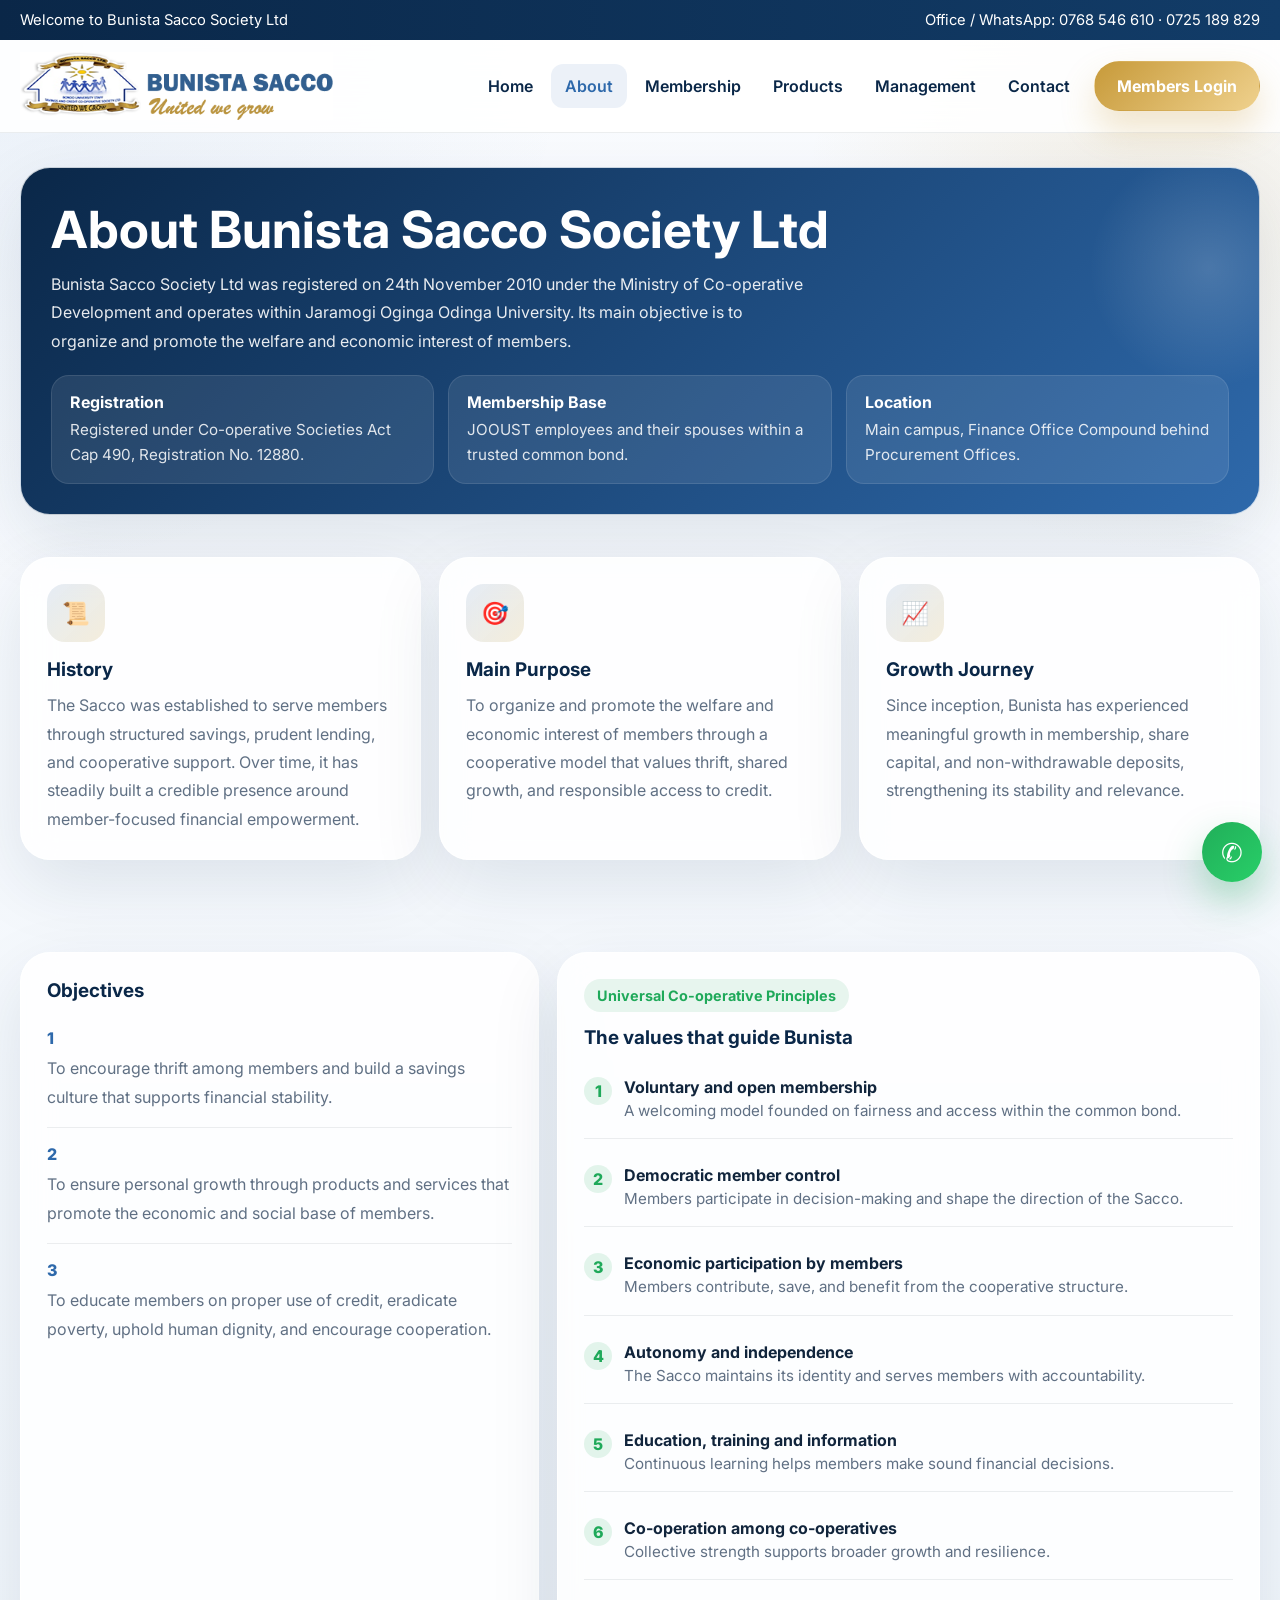
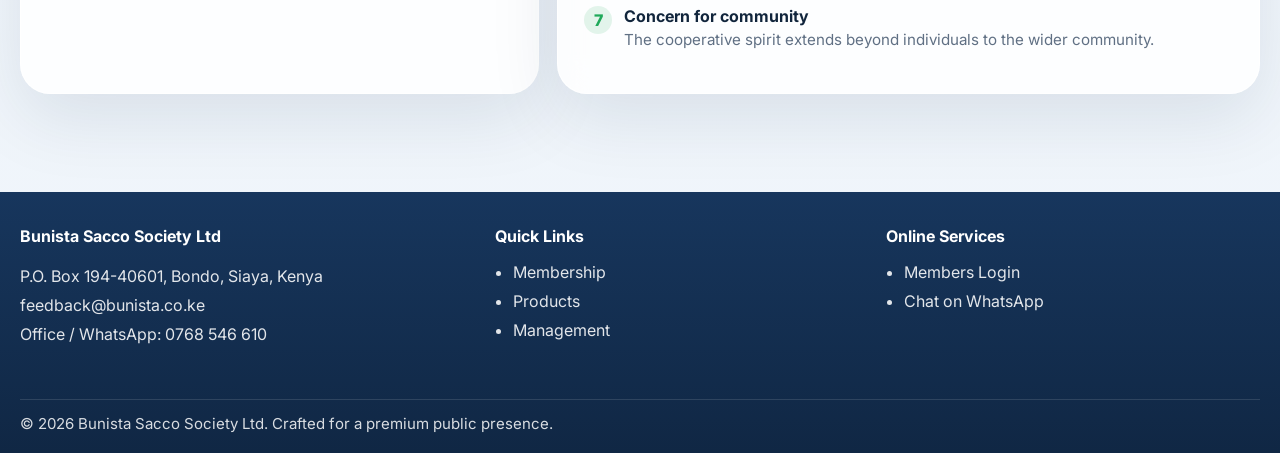
==== commit 7ab89c23: "Add files via upload" ====
--- a/about.html
+++ b/about.html
@@ -3,7 +3,7 @@
 <head>
   <meta charset="UTF-8">
   <meta name="viewport" content="width=device-width, initial-scale=1.0">
-  <title>About Bunista Sacco Society Ltd</title>
+  <title>About Bunista | Bunista Sacco Society Ltd</title>
   <link rel="preconnect" href="https://fonts.googleapis.com">
   <link rel="preconnect" href="https://fonts.gstatic.com" crossorigin>
   <link href="https://fonts.googleapis.com/css2?family=Inter:wght@400;500;600;700;800;900&display=swap" rel="stylesheet">
@@ -15,63 +15,63 @@
     <div class="container navbar">
       <a class="brand" href="index.html"><img src="assets/logo.png" alt="Bunista Sacco logo"></a>
       <button class="menu-toggle" aria-label="Open navigation"><span></span></button>
-      <div class="nav-menu"><nav class="nav-links"><a href="index.html">Home</a><a href="about.html" class="active">About</a><a href="membership.html">Membership</a><a href="products.html">Products</a><a href="management.html">Management</a><a href="contact.html">Contact</a></nav><a class="btn btn-login" href="https://coopmis.coretec.co.ke:8858/Account/Login/?returnUrl=%2FAccount%2FLogOff%2F%3Fenc%3DBcAKspMyVWY%253D%257Cenc" target="_blank" rel="noopener noreferrer">Members Login</a></div>
+      <div class="nav-menu">
+        <nav class="nav-links">
+          <a href="index.html">Home</a><a href="about.html" class="active">About</a><a href="membership.html">Membership</a><a href="products.html">Products</a><a href="management.html">Management</a><a href="contact.html">Contact</a>
+        </nav>
+        <a class="btn btn-login" href="https://coopmis.coretec.co.ke:8858/Account/Login/?returnUrl=%2FAccount%2FLogOff%2F%3Fenc%3DBcAKspMyVWY%253D%257Cenc" target="_blank" rel="noopener noreferrer">Members Login</a>
+      </div>
     </div>
   </header>
 
   <main>
-    <section class="page-hero"><div class="container"><div class="page-banner reveal"><h1>About Bunista</h1><p>Bunista Sacco Society Ltd was registered on 24th November 2010 under the Ministry of Co-operative Development and its offices are situated within Jaramogi Oginga Odinga University. Its main objective is to organize and promote the welfare and economic interest of its members.</p></div></div></section>
-
-    <section class="section">
-      <div class="container cards-2">
-        <article class="card reveal">
-          <h3>Welcome to Bunista Sacco Society Ltd</h3>
-          <p>The Sacco draws its membership from Jaramogi Oginga Odinga University employees and their spouses. Since inception, the Sacco has achieved steady growth in membership, share capital, and non-withdrawable deposits while strengthening service delivery to members.</p>
-        </article>
-        <article class="card reveal">
-          <h3>Office base</h3>
-          <p>The Sacco offices are located at the university main campus within the Finance Office Compound behind Procurement Offices, making Bunista accessible to members within the institution.</p>
-        </article>
+    <section class="page-hero">
+      <div class="container page-banner reveal">
+        <h1>About Bunista Sacco Society Ltd</h1>
+        <p>Bunista Sacco Society Ltd was registered on 24th November 2010 under the Ministry of Co-operative Development and operates within Jaramogi Oginga Odinga University. Its main objective is to organize and promote the welfare and economic interest of members.</p>
+        <div class="info-band">
+          <div class="info-pill"><strong>Registration</strong><span>Registered under Co-operative Societies Act Cap 490, Registration No. 12880.</span></div>
+          <div class="info-pill"><strong>Membership Base</strong><span>JOOUST employees and their spouses within a trusted common bond.</span></div>
+          <div class="info-pill"><strong>Location</strong><span>Main campus, Finance Office Compound behind Procurement Offices.</span></div>
+        </div>
       </div>
     </section>
 
     <section class="section">
-      <div class="container cards-2">
-        <article class="card reveal">
-          <h3>Objectives</h3>
-          <ul class="clean">
-            <li>To encourage thrift among members.</li>
-            <li>To ensure personal growth through new products and services that promote economic and social welfare.</li>
-            <li>To educate members on proper use of credit, poverty eradication, human dignity, and co-operation.</li>
-          </ul>
-        </article>
-        <article class="card reveal">
-          <h3>Universal co-operative principles</h3>
-          <ul class="clean">
-            <li>Voluntary and open membership.</li>
-            <li>Democratic member control.</li>
-            <li>Economic participation by members.</li>
-            <li>Autonomy and independence.</li>
-            <li>Education, training and information.</li>
-            <li>Co-operation among co-operatives.</li>
-            <li>Concern for community in general.</li>
-          </ul>
-        </article>
+      <div class="container cards-3">
+        <article class="card reveal"><div class="icon-badge">📜</div><h3>History</h3><p>The Sacco was established to serve members through structured savings, prudent lending, and cooperative support. Over time, it has steadily built a credible presence around member-focused financial empowerment.</p></article>
+        <article class="card reveal"><div class="icon-badge">🎯</div><h3>Main Purpose</h3><p>To organize and promote the welfare and economic interest of members through a cooperative model that values thrift, shared growth, and responsible access to credit.</p></article>
+        <article class="card reveal"><div class="icon-badge">📈</div><h3>Growth Journey</h3><p>Since inception, Bunista has experienced meaningful growth in membership, share capital, and non-withdrawable deposits, strengthening its stability and relevance.</p></article>
       </div>
     </section>
 
     <section class="section">
-      <div class="container notice-card reveal">
-        <span class="kicker">General Notices</span>
-        <ul class="clean" style="margin-top:12px;">
-          <li>Strategic Plan 2023–2027</li>
-          <li>By-Laws areas of amendment</li>
-        </ul>
+      <div class="container grid-1-2">
+        <article class="timeline reveal">
+          <h3>Objectives</h3>
+          <div class="timeline-item"><div class="timeline-year">1</div><p>To encourage thrift among members and build a savings culture that supports financial stability.</p></div>
+          <div class="timeline-item"><div class="timeline-year">2</div><p>To ensure personal growth through products and services that promote the economic and social base of members.</p></div>
+          <div class="timeline-item"><div class="timeline-year">3</div><p>To educate members on proper use of credit, eradicate poverty, uphold human dignity, and encourage cooperation.</p></div>
+        </article>
+
+        <article class="notice-card reveal">
+          <span class="kicker">Universal Co-operative Principles</span>
+          <h3 style="margin-top:14px;">The values that guide Bunista</h3>
+          <div class="feature-list">
+            <div class="feature-item"><div class="tick">1</div><div><strong>Voluntary and open membership</strong><p class="small">A welcoming model founded on fairness and access within the common bond.</p></div></div>
+            <div class="feature-item"><div class="tick">2</div><div><strong>Democratic member control</strong><p class="small">Members participate in decision-making and shape the direction of the Sacco.</p></div></div>
+            <div class="feature-item"><div class="tick">3</div><div><strong>Economic participation by members</strong><p class="small">Members contribute, save, and benefit from the cooperative structure.</p></div></div>
+            <div class="feature-item"><div class="tick">4</div><div><strong>Autonomy and independence</strong><p class="small">The Sacco maintains its identity and serves members with accountability.</p></div></div>
+            <div class="feature-item"><div class="tick">5</div><div><strong>Education, training and information</strong><p class="small">Continuous learning helps members make sound financial decisions.</p></div></div>
+            <div class="feature-item"><div class="tick">6</div><div><strong>Co-operation among co-operatives</strong><p class="small">Collective strength supports broader growth and resilience.</p></div></div>
+            <div class="feature-item"><div class="tick">7</div><div><strong>Concern for community</strong><p class="small">The cooperative spirit extends beyond individuals to the wider community.</p></div></div>
+          </div>
+        </article>
       </div>
     </section>
   </main>
 
-  <footer class="footer"><div class="container footer-grid"><div><h4>Bunista Sacco Society Ltd</h4><p>P.O. Box 194-40601, Bondo, Siaya, Kenya<br>feedback@bunista.co.ke</p></div><div><h4>Quick Links</h4><ul><li><a href="membership.html">Membership</a></li><li><a href="products.html">Products</a></li></ul></div><div><h4>Online Services</h4><ul><li><a href="https://wa.me/254768546610" target="_blank" rel="noopener noreferrer">WhatsApp</a></li></ul></div></div><div class="container bottom">© <span data-year></span> Bunista Sacco Society Ltd.</div></footer>
+  <footer class="footer"><div class="container footer-grid"><div><h4>Bunista Sacco Society Ltd</h4><p>P.O. Box 194-40601, Bondo, Siaya, Kenya<br>feedback@bunista.co.ke<br>Office / WhatsApp: 0768 546 610</p></div><div><h4>Quick Links</h4><ul><li><a href="membership.html">Membership</a></li><li><a href="products.html">Products</a></li><li><a href="management.html">Management</a></li></ul></div><div><h4>Online Services</h4><ul><li><a href="https://coopmis.coretec.co.ke:8858/Account/Login/?returnUrl=%2FAccount%2FLogOff%2F%3Fenc%3DBcAKspMyVWY%253D%257Cenc" target="_blank">Members Login</a></li><li><a href="https://wa.me/254768546610" target="_blank">Chat on WhatsApp</a></li></ul></div></div><div class="container bottom">© <span data-year></span> Bunista Sacco Society Ltd. Crafted for a premium public presence.</div></footer>
   <a class="float-wa" href="https://wa.me/254768546610" target="_blank" rel="noopener noreferrer" aria-label="Chat on WhatsApp">✆</a>
   <script src="script.js"></script>
 </body>
--- a/styles.css
+++ b/styles.css
@@ -1,98 +1,127 @@
 :root{
-  --navy:#0e2b4f;
-  --navy-2:#163d6a;
-  --blue:#2f66a6;
-  --gold:#c89b3c;
-  --gold-2:#e7c26b;
-  --green:#24b35f;
-  --bg:#f4f7fb;
-  --text:#132238;
-  --muted:#5d6b7a;
-  --white:#ffffff;
-  --line:rgba(19,34,56,.10);
-  --shadow:0 18px 60px rgba(10,35,65,.10);
-  --radius-xl:28px;
-  --radius-lg:20px;
-  --radius-md:14px;
-  --container:min(1200px, calc(100% - 32px));
+  --navy:#0a2748;
+  --navy-2:#123c68;
+  --blue:#2e69ab;
+  --sky:#e9f2fb;
+  --gold:#c79a3a;
+  --gold-2:#efd18d;
+  --green:#1fa95a;
+  --bg:#f4f8fc;
+  --bg-2:#edf3f9;
+  --text:#11253c;
+  --muted:#607084;
+  --white:#fff;
+  --line:rgba(17,37,60,.1);
+  --shadow:0 24px 70px rgba(10,39,72,.10);
+  --shadow-soft:0 14px 34px rgba(10,39,72,.07);
+  --radius-xl:30px;
+  --radius-lg:22px;
+  --radius-md:16px;
+  --container:min(1240px, calc(100% - 32px));
 }
 *{box-sizing:border-box}
 html{scroll-behavior:smooth}
-body{margin:0;font-family:'Inter',Arial,sans-serif;color:var(--text);background:radial-gradient(circle at top left, rgba(47,102,166,.08), transparent 24%), radial-gradient(circle at top right, rgba(200,155,60,.08), transparent 20%), linear-gradient(180deg,#f9fbfe,#eef3f8)}
+body{margin:0;font-family:'Inter',Arial,sans-serif;color:var(--text);background:
+radial-gradient(circle at top left, rgba(46,105,171,.08), transparent 24%),
+radial-gradient(circle at 90% 10%, rgba(199,154,58,.12), transparent 16%),
+linear-gradient(180deg,#fafcff,#eef4fa)}
 a{text-decoration:none;color:inherit}
 img{display:block;max-width:100%}
 .container{width:var(--container);margin:0 auto}
-.top-strip{background:linear-gradient(135deg,var(--navy),var(--blue));color:#fff;font-size:.93rem}
-.top-strip .container{display:flex;justify-content:space-between;gap:10px;flex-wrap:wrap;padding:10px 0}
-.site-header{position:sticky;top:0;z-index:100;background:rgba(255,255,255,.9);backdrop-filter:blur(18px);border-bottom:1px solid rgba(19,34,56,.08)}
-.navbar{display:flex;align-items:center;justify-content:space-between;gap:16px;min-height:88px}
-.brand img{height:64px;width:auto}
-.nav-menu{display:flex;align-items:center;gap:8px}
+.top-strip{background:linear-gradient(90deg,var(--navy),var(--navy-2));color:#fff;font-size:.92rem}
+.top-strip .container{display:flex;justify-content:space-between;gap:12px;flex-wrap:wrap;padding:11px 0}
+.site-header{position:sticky;top:0;z-index:100;background:rgba(255,255,255,.88);backdrop-filter:blur(18px);border-bottom:1px solid rgba(17,37,60,.08)}
+.navbar{display:flex;align-items:center;justify-content:space-between;gap:16px;min-height:92px}
+.brand{display:flex;align-items:center}
+.brand img{height:68px;width:auto}
+.nav-menu{display:flex;align-items:center;gap:10px}
 .nav-links{display:flex;align-items:center;gap:4px}
 .nav-links a{padding:12px 14px;border-radius:12px;font-weight:600;color:var(--navy)}
-.nav-links a:hover,.nav-links a.active{background:rgba(47,102,166,.09);color:var(--blue)}
+.nav-links a:hover,.nav-links a.active{background:rgba(46,105,171,.09);color:var(--blue)}
 .btn{display:inline-flex;align-items:center;justify-content:center;gap:10px;padding:14px 22px;border-radius:999px;font-weight:700;border:1px solid transparent;transition:.25s ease;cursor:pointer}
 .btn:hover{transform:translateY(-2px)}
-.btn-primary{background:linear-gradient(135deg,var(--blue),#4f85c6);color:#fff;box-shadow:0 16px 30px rgba(47,102,166,.22)}
-.btn-secondary{background:#fff;border-color:rgba(19,34,56,.08);color:var(--navy)}
-.btn-login{background:linear-gradient(135deg,var(--gold),var(--gold-2));color:#fff;box-shadow:0 16px 30px rgba(200,155,60,.24)}
-.btn-whatsapp{background:linear-gradient(135deg,#23b55a,#2ad66a);color:#fff;box-shadow:0 16px 30px rgba(36,179,95,.23)}
-.menu-toggle{display:none;width:48px;height:48px;border-radius:14px;border:1px solid rgba(19,34,56,.09);background:#fff;box-shadow:var(--shadow)}
+.btn-primary{background:linear-gradient(135deg,var(--blue),#447fc1);color:#fff;box-shadow:0 18px 34px rgba(46,105,171,.24)}
+.btn-secondary{background:#fff;border-color:rgba(17,37,60,.1);color:var(--navy)}
+.btn-login{background:linear-gradient(135deg,var(--gold),var(--gold-2));color:#fff;box-shadow:0 18px 34px rgba(199,154,58,.26)}
+.btn-whatsapp{background:linear-gradient(135deg,#21ae59,#28cf68);color:#fff;box-shadow:0 18px 34px rgba(31,169,90,.24)}
+.btn-outline-light{border-color:rgba(255,255,255,.25);color:#fff;background:rgba(255,255,255,.06)}
+.menu-toggle{display:none;width:48px;height:48px;border-radius:14px;border:1px solid rgba(17,37,60,.1);background:#fff;box-shadow:var(--shadow-soft)}
 .menu-toggle span,.menu-toggle span:before,.menu-toggle span:after{display:block;content:"";width:20px;height:2px;background:var(--navy);border-radius:4px;position:relative}
 .menu-toggle span:before{position:absolute;top:-6px}
 .menu-toggle span:after{position:absolute;top:6px}
-.hero{padding:58px 0 40px}
-.hero-grid{display:grid;grid-template-columns:1.1fr .9fr;gap:26px;align-items:center}
-.eyebrow{display:inline-flex;align-items:center;gap:8px;padding:9px 14px;border:1px solid rgba(47,102,166,.12);background:#fff;border-radius:999px;color:var(--blue);font-weight:700;box-shadow:0 10px 24px rgba(10,35,65,.05)}
-.hero h1{font-size:clamp(2.4rem,4.6vw,4.8rem);line-height:1.03;margin:16px 0;color:var(--navy)}
-.hero p{color:var(--muted);font-size:1.05rem;line-height:1.8;max-width:720px}
+.hero{padding:60px 0 42px}
+.hero-grid{display:grid;grid-template-columns:1.05fr .95fr;gap:28px;align-items:center}
+.eyebrow{display:inline-flex;align-items:center;gap:8px;padding:9px 15px;border-radius:999px;background:#fff;border:1px solid rgba(46,105,171,.13);box-shadow:var(--shadow-soft);color:var(--blue);font-weight:700;font-size:.95rem}
+.hero h1{font-size:clamp(2.5rem,5vw,5.2rem);line-height:1.02;letter-spacing:-.03em;margin:16px 0 16px;color:var(--navy)}
+.hero p{color:var(--muted);font-size:1.05rem;line-height:1.8;max-width:720px;margin:0}
 .actions{display:flex;gap:14px;flex-wrap:wrap;margin-top:26px}
-.glass,.card,.hero-panel,.notice-card,.cta,.table-wrap{background:rgba(255,255,255,.84);border:1px solid rgba(255,255,255,.75);backdrop-filter:blur(16px);box-shadow:var(--shadow);border-radius:var(--radius-xl)}
-.hero-panel{padding:24px}
+.hero-panel,.card,.notice-card,.cta,.page-banner,.table-wrap,.quote-card,.contact-panel,.timeline,.feature-band{background:rgba(255,255,255,.84);border:1px solid rgba(255,255,255,.76);backdrop-filter:blur(16px);box-shadow:var(--shadow);border-radius:var(--radius-xl)}
+.hero-panel{padding:24px;position:relative;overflow:hidden}
+.hero-panel:before{content:"";position:absolute;inset:auto -40px -40px auto;width:180px;height:180px;background:radial-gradient(circle, rgba(199,154,58,.2), transparent 65%)}
 .stats-grid{display:grid;grid-template-columns:repeat(2,1fr);gap:14px}
-.stat-box{padding:18px;border-radius:18px;background:linear-gradient(180deg,#fff,rgba(240,246,255,.82));border:1px solid rgba(19,34,56,.06)}
+.stat-box{padding:18px;border-radius:20px;background:linear-gradient(180deg,#fff,rgba(242,247,253,.92));border:1px solid rgba(17,37,60,.06);min-height:132px}
 .stat-box strong{display:block;font-size:1.8rem;color:var(--navy);margin-bottom:6px}
-.stat-box span{display:block;color:var(--muted);font-size:.95rem;line-height:1.6}
-.panel-band{margin-top:16px;padding:18px;border-radius:22px;background:linear-gradient(135deg,var(--navy),var(--blue));color:#fff}
-.panel-band h3{margin:0 0 8px;font-size:1.1rem}
-.panel-band p{margin:0;color:rgba(255,255,255,.9);font-size:.96rem;line-height:1.7}
-.section{padding:20px 0 70px}
-.section-head{max-width:780px;margin-bottom:22px}
-.section-head h2{margin:0 0 10px;font-size:clamp(1.9rem,3vw,2.8rem);color:var(--navy)}
+.stat-box span{display:block;color:var(--muted);line-height:1.65}
+.panel-band{margin-top:16px;padding:20px;border-radius:24px;background:linear-gradient(135deg,var(--navy),var(--blue));color:#fff}
+.panel-band h3{margin:0 0 8px;font-size:1.15rem}
+.panel-band p{margin:0;color:rgba(255,255,255,.9);line-height:1.75}
+.section{padding:18px 0 74px}
+.section-head{max-width:800px;margin-bottom:24px}
+.section-head.center{text-align:center;margin-left:auto;margin-right:auto}
+.section-head h2{margin:0 0 10px;font-size:clamp(1.95rem,3.3vw,3rem);color:var(--navy);letter-spacing:-.03em}
 .section-head p{margin:0;color:var(--muted);line-height:1.8}
-.cards-4,.cards-3,.cards-2{display:grid;gap:18px}
+.cards-4,.cards-3,.cards-2,.grid-2-1,.grid-1-2{display:grid;gap:18px}
 .cards-4{grid-template-columns:repeat(4,1fr)}
 .cards-3{grid-template-columns:repeat(3,1fr)}
 .cards-2{grid-template-columns:repeat(2,1fr)}
-.card,.notice-card,.cta{padding:24px}
-.icon-badge{width:54px;height:54px;border-radius:16px;display:grid;place-items:center;background:linear-gradient(135deg,rgba(47,102,166,.12),rgba(200,155,60,.14));font-size:1.3rem;margin-bottom:14px}
-.card h3,.notice-card h3,.cta h3{margin:0 0 10px;color:var(--navy)}
-.card p,.card li,.notice-card p,.notice-card li,.cta p{margin:0;color:var(--muted);line-height:1.76}
+.grid-2-1{grid-template-columns:1.15fr .85fr}
+.grid-1-2{grid-template-columns:.85fr 1.15fr}
+.card,.notice-card,.cta,.quote-card,.contact-panel,.timeline,.feature-band{padding:26px}
+.card h3,.notice-card h3,.cta h3,.quote-card h3,.contact-panel h3,.timeline h3{margin:0 0 10px;color:var(--navy);font-size:1.18rem}
+.card p,.card li,.notice-card p,.notice-card li,.cta p,.quote-card p,.contact-panel p,.timeline p{margin:0;color:var(--muted);line-height:1.78}
+.icon-badge{width:58px;height:58px;border-radius:18px;display:grid;place-items:center;background:linear-gradient(135deg,rgba(46,105,171,.12),rgba(199,154,58,.18));font-size:1.4rem;margin-bottom:16px}
+.kicker{display:inline-flex;padding:8px 13px;border-radius:999px;background:rgba(31,169,90,.1);color:var(--green);font-weight:700;font-size:.9rem}
 .clean{list-style:none;padding:0;margin:0}
-.clean li{padding:10px 0;border-bottom:1px solid rgba(19,34,56,.08)}
+.clean li{padding:12px 0;border-bottom:1px solid rgba(17,37,60,.08)}
 .clean li:last-child{border-bottom:0}
 .split{display:grid;grid-template-columns:1fr 1fr;gap:18px}
-.page-hero{padding:32px 0 24px}
-.page-banner{padding:28px;border-radius:32px;background:linear-gradient(135deg,var(--navy),var(--blue));color:#fff;box-shadow:var(--shadow)}
-.page-banner h1{margin:0 0 10px;font-size:clamp(2rem,4vw,3rem)}
-.page-banner p{margin:0;color:rgba(255,255,255,.9);line-height:1.75;max-width:760px}
+.feature-list{display:grid;gap:12px;margin-top:14px}
+.feature-item{display:flex;gap:12px;align-items:flex-start;padding:14px 0;border-bottom:1px solid rgba(17,37,60,.08)}
+.feature-item:last-child{border-bottom:0}
+.tick{width:28px;height:28px;border-radius:50%;background:rgba(31,169,90,.12);display:grid;place-items:center;color:var(--green);font-weight:800;flex:0 0 28px}
+.page-hero{padding:34px 0 24px}
+.page-banner{padding:30px;background:linear-gradient(135deg,var(--navy),var(--blue));color:#fff;position:relative;overflow:hidden}
+.page-banner:after{content:"";position:absolute;right:-80px;top:-30px;width:260px;height:260px;background:radial-gradient(circle, rgba(255,255,255,.16), transparent 65%)}
+.page-banner h1{margin:0 0 10px;font-size:clamp(2.1rem,4vw,3.2rem)}
+.page-banner p{margin:0;color:rgba(255,255,255,.9);line-height:1.78;max-width:760px}
+.info-band{display:grid;grid-template-columns:repeat(3,1fr);gap:14px;margin-top:20px}
+.info-pill{padding:16px 18px;border-radius:18px;background:rgba(255,255,255,.09);border:1px solid rgba(255,255,255,.1)}
+.info-pill strong{display:block;font-size:1rem;margin-bottom:6px}
+.info-pill span{display:block;color:rgba(255,255,255,.86);line-height:1.6;font-size:.95rem}
 .table-wrap{overflow:auto}
 .table-wrap table{width:100%;min-width:760px;border-collapse:collapse}
-.table-wrap th,.table-wrap td{padding:16px;text-align:left;border-bottom:1px solid rgba(19,34,56,.08);vertical-align:top}
-.table-wrap th{background:rgba(47,102,166,.08);color:var(--navy)}
-.table-wrap td{color:var(--muted);line-height:1.65}
-.kicker{display:inline-flex;padding:8px 12px;border-radius:999px;background:rgba(36,179,95,.1);color:var(--green);font-weight:700;font-size:.9rem}
-.footer{margin-top:28px;background:linear-gradient(180deg,#17365d,#122946);color:#fff}
+.table-wrap th,.table-wrap td{padding:16px;text-align:left;border-bottom:1px solid rgba(17,37,60,.08);vertical-align:top}
+.table-wrap th{background:rgba(46,105,171,.08);color:var(--navy)}
+.table-wrap td{color:var(--muted);line-height:1.7}
+.quote-card{background:linear-gradient(135deg,#fff,rgba(242,247,253,.96))}
+.quote-card blockquote{margin:0;font-size:1.12rem;line-height:1.85;color:var(--navy);font-weight:600}
+.muted{color:var(--muted)}
+.contact-list{display:grid;gap:12px;margin-top:12px}
+.contact-line{padding:14px 16px;border-radius:16px;background:#fff;border:1px solid rgba(17,37,60,.08);box-shadow:var(--shadow-soft)}
+.timeline-item{padding:16px 0;border-bottom:1px solid rgba(17,37,60,.08)}
+.timeline-item:last-child{border-bottom:0}
+.timeline-year{font-weight:800;color:var(--blue);margin-bottom:6px}
+.footer{margin-top:24px;background:linear-gradient(180deg,#17365d,#102744);color:#fff}
 .footer-grid{display:grid;grid-template-columns:1.1fr .9fr .9fr;gap:18px;padding:34px 0}
 .footer h4{margin:0 0 12px}
-.footer p,.footer li,.footer a{color:rgba(255,255,255,.86);line-height:1.8}
+.footer p,.footer li,.footer a{color:rgba(255,255,255,.88);line-height:1.82}
 .footer ul{margin:0;padding-left:18px}
 .bottom{padding:14px 0 20px;border-top:1px solid rgba(255,255,255,.12);font-size:.94rem;color:rgba(255,255,255,.84)}
-.float-wa{position:fixed;right:18px;bottom:18px;z-index:110;width:60px;height:60px;border-radius:50%;display:grid;place-items:center;background:linear-gradient(135deg,#23b55a,#2ad66a);color:#fff;font-size:1.65rem;box-shadow:0 18px 38px rgba(36,179,95,.33)}
+.float-wa{position:fixed;right:18px;bottom:18px;z-index:110;width:60px;height:60px;border-radius:50%;display:grid;place-items:center;background:linear-gradient(135deg,#21ae59,#28cf68);color:#fff;font-size:1.65rem;box-shadow:0 18px 38px rgba(31,169,90,.34)}
 .float-wa:hover{transform:translateY(-2px)}
 .reveal{opacity:0;transform:translateY(18px);transition:opacity .6s ease,transform .6s ease}
 .reveal.visible{opacity:1;transform:none}
 .small{font-size:.95rem}
-@media (max-width:1080px){.hero-grid,.cards-4,.cards-3,.cards-2,.split,.footer-grid{grid-template-columns:1fr 1fr}.hero-grid{grid-template-columns:1fr}}
-@media (max-width:860px){.menu-toggle{display:grid;place-items:center}.nav-menu{display:none;position:absolute;left:16px;right:16px;top:calc(100% + 10px);flex-direction:column;align-items:stretch;padding:14px;border-radius:22px;background:rgba(255,255,255,.97);border:1px solid rgba(19,34,56,.08);box-shadow:var(--shadow)}.nav-menu.open{display:flex}.nav-links{flex-direction:column;align-items:stretch}.nav-links a,.nav-menu .btn-login{width:100%;justify-content:center}.navbar{position:relative}.cards-4,.cards-3,.cards-2,.split,.footer-grid,.stats-grid{grid-template-columns:1fr}}
-@media (max-width:640px){.brand img{height:54px}.hero{padding-top:36px}.hero-panel,.card,.notice-card,.cta,.page-banner{padding:20px}.page-banner{border-radius:24px}.top-strip{font-size:.86rem}.float-wa{width:56px;height:56px;right:14px;bottom:14px}}
+@media (max-width:1100px){.hero-grid,.cards-4,.cards-3,.cards-2,.split,.footer-grid,.grid-2-1,.grid-1-2,.info-band{grid-template-columns:1fr 1fr}.hero-grid{grid-template-columns:1fr}}
+@media (max-width:860px){.menu-toggle{display:grid;place-items:center}.nav-menu{display:none;position:absolute;left:16px;right:16px;top:calc(100% + 10px);flex-direction:column;align-items:stretch;padding:14px;border-radius:22px;background:rgba(255,255,255,.98);border:1px solid rgba(17,37,60,.08);box-shadow:var(--shadow)}.nav-menu.open{display:flex}.nav-links{flex-direction:column;align-items:stretch}.nav-links a,.nav-menu .btn-login{width:100%;justify-content:center}.navbar{position:relative}.cards-4,.cards-3,.cards-2,.split,.footer-grid,.stats-grid,.grid-2-1,.grid-1-2,.info-band{grid-template-columns:1fr}}
+@media (max-width:640px){.brand img{height:56px}.hero{padding-top:38px}.hero-panel,.card,.notice-card,.cta,.page-banner,.quote-card,.contact-panel,.timeline,.feature-band{padding:20px}.page-banner{border-radius:24px}.top-strip{font-size:.86rem}.float-wa{width:56px;height:56px;right:14px;bottom:14px}.hero h1{font-size:2.45rem}}
